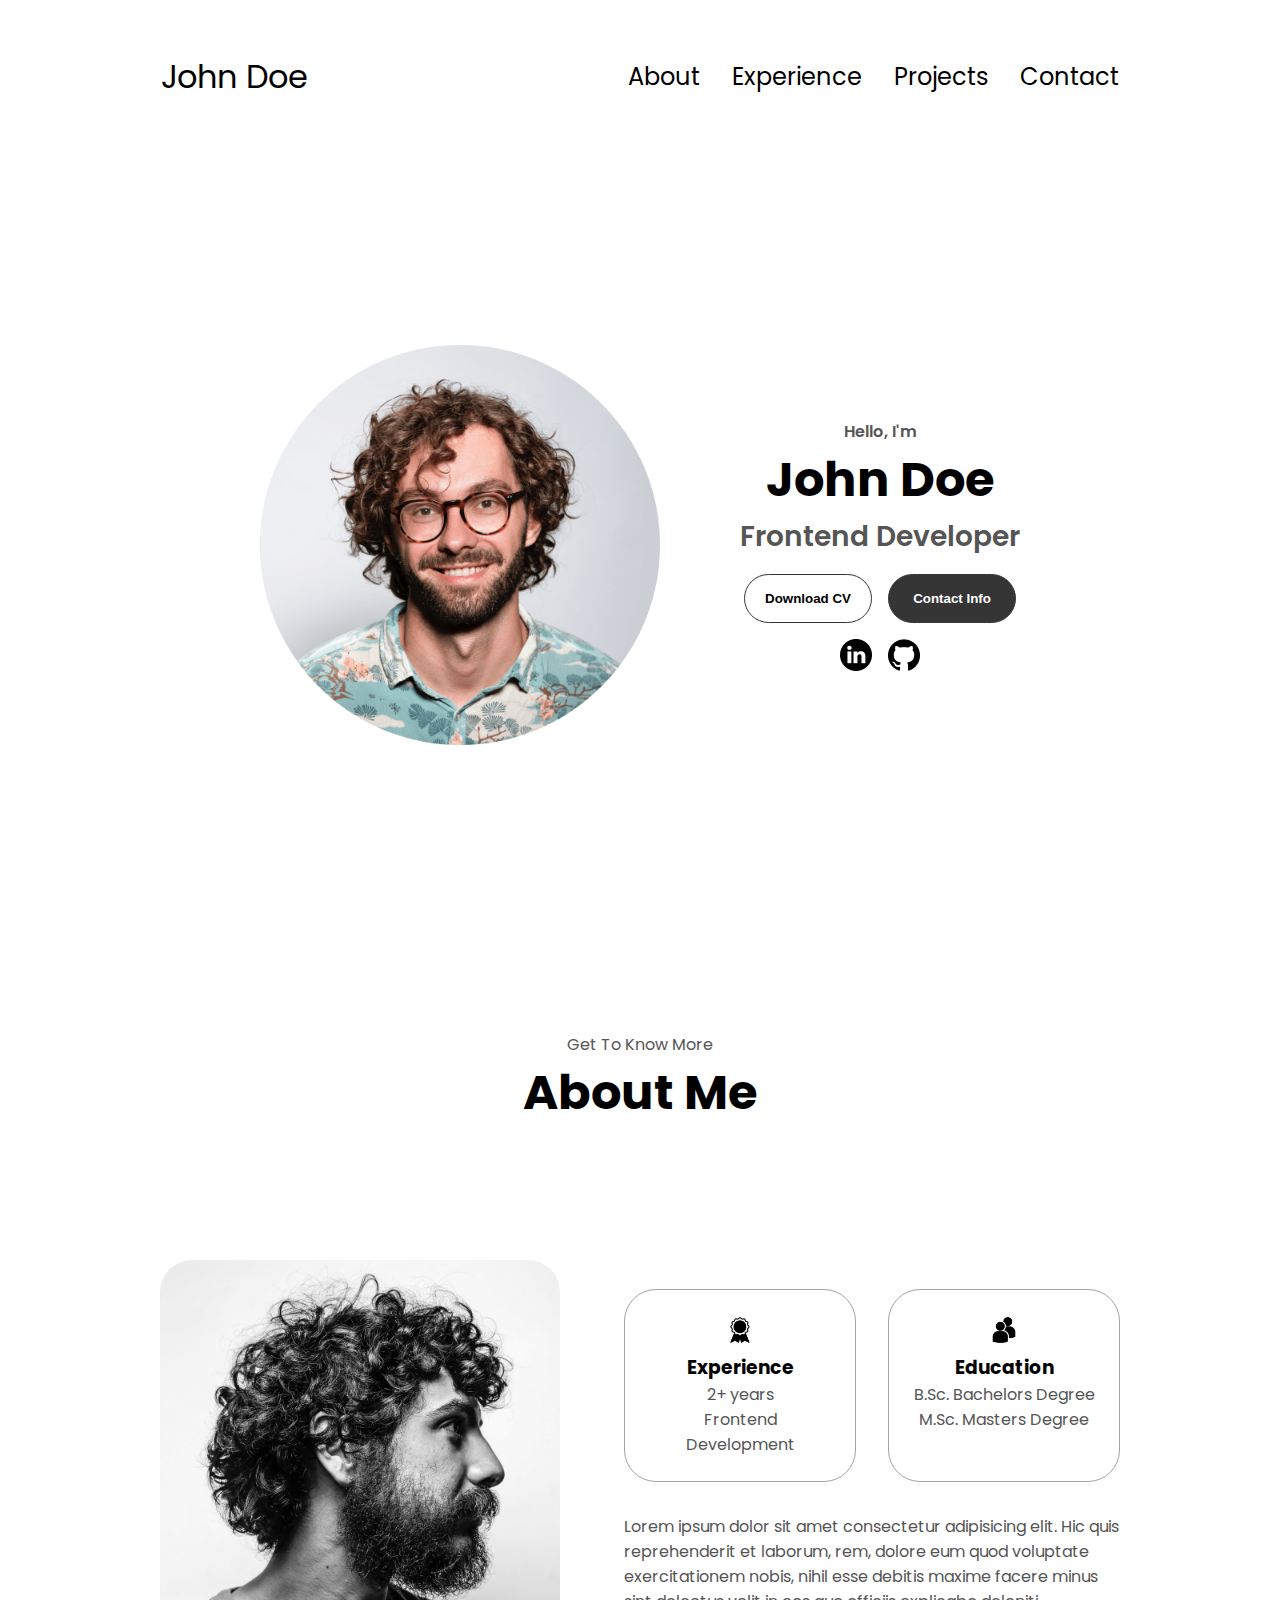
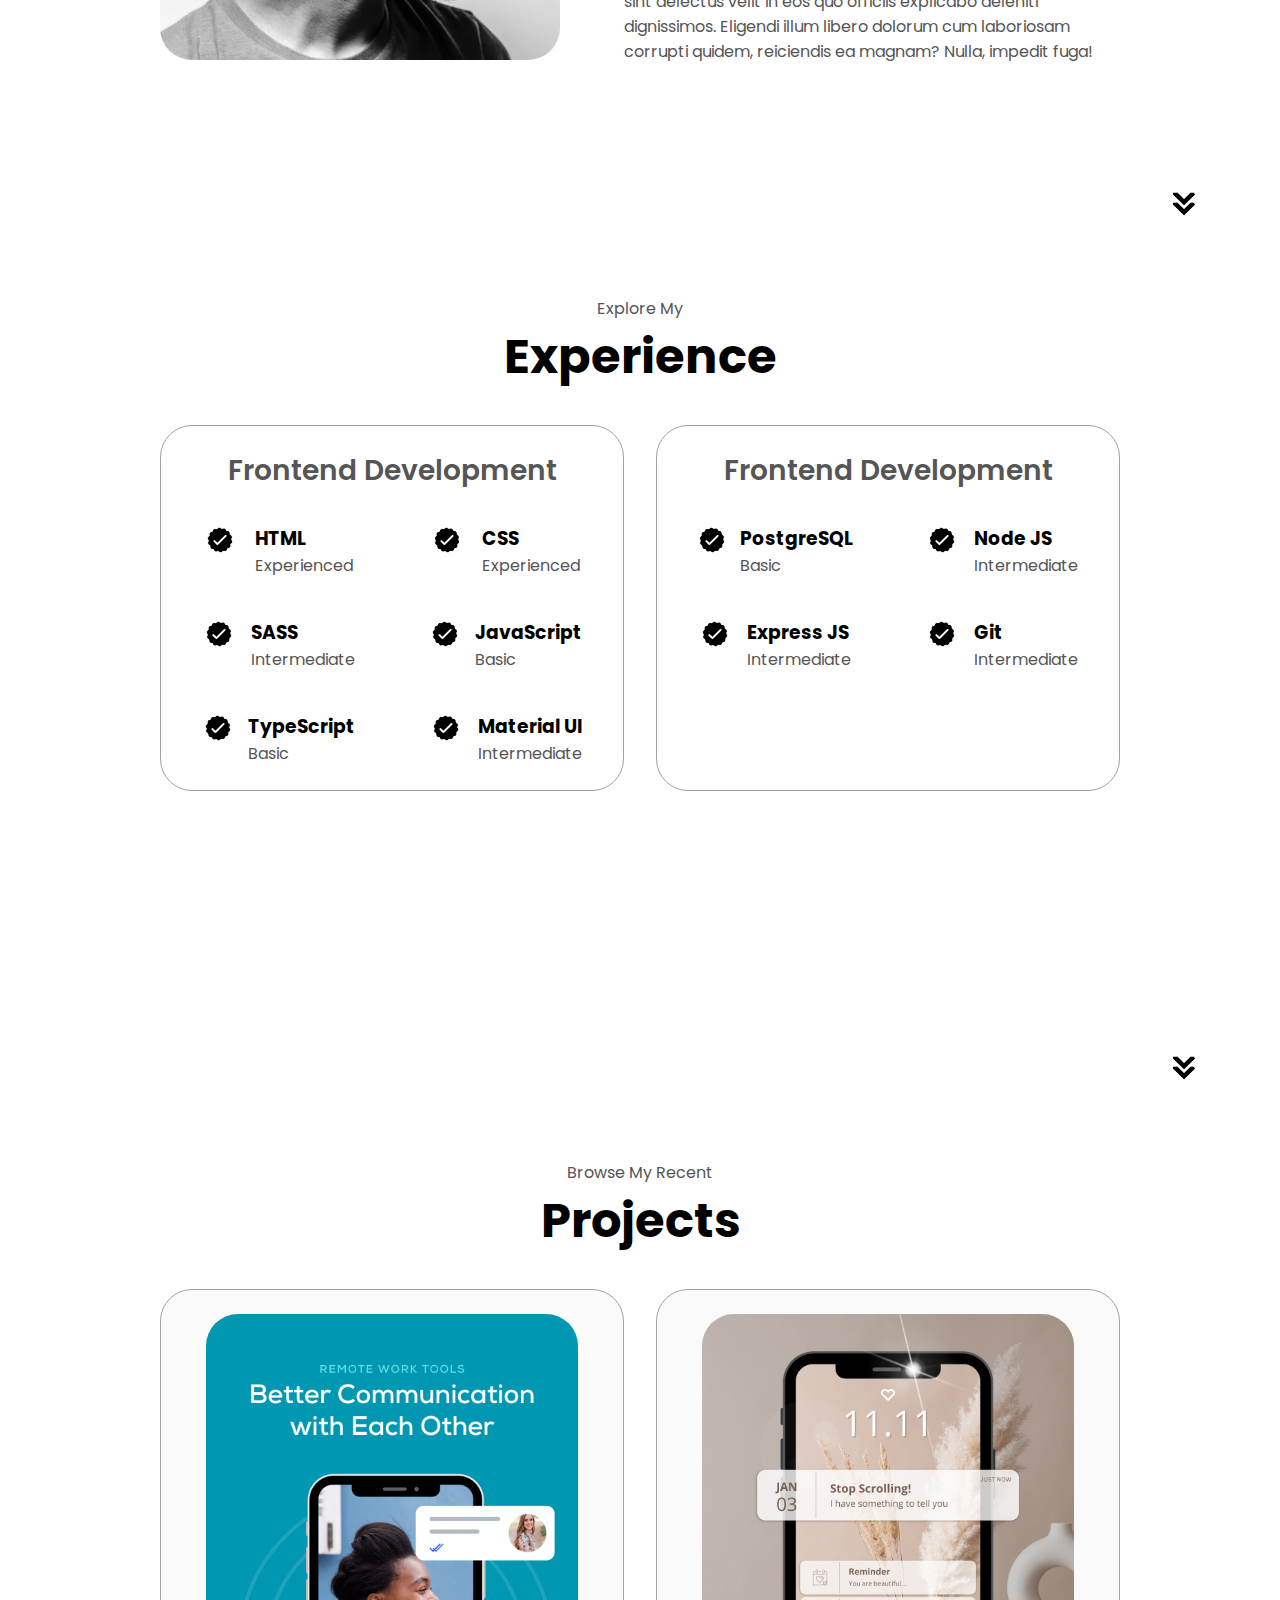
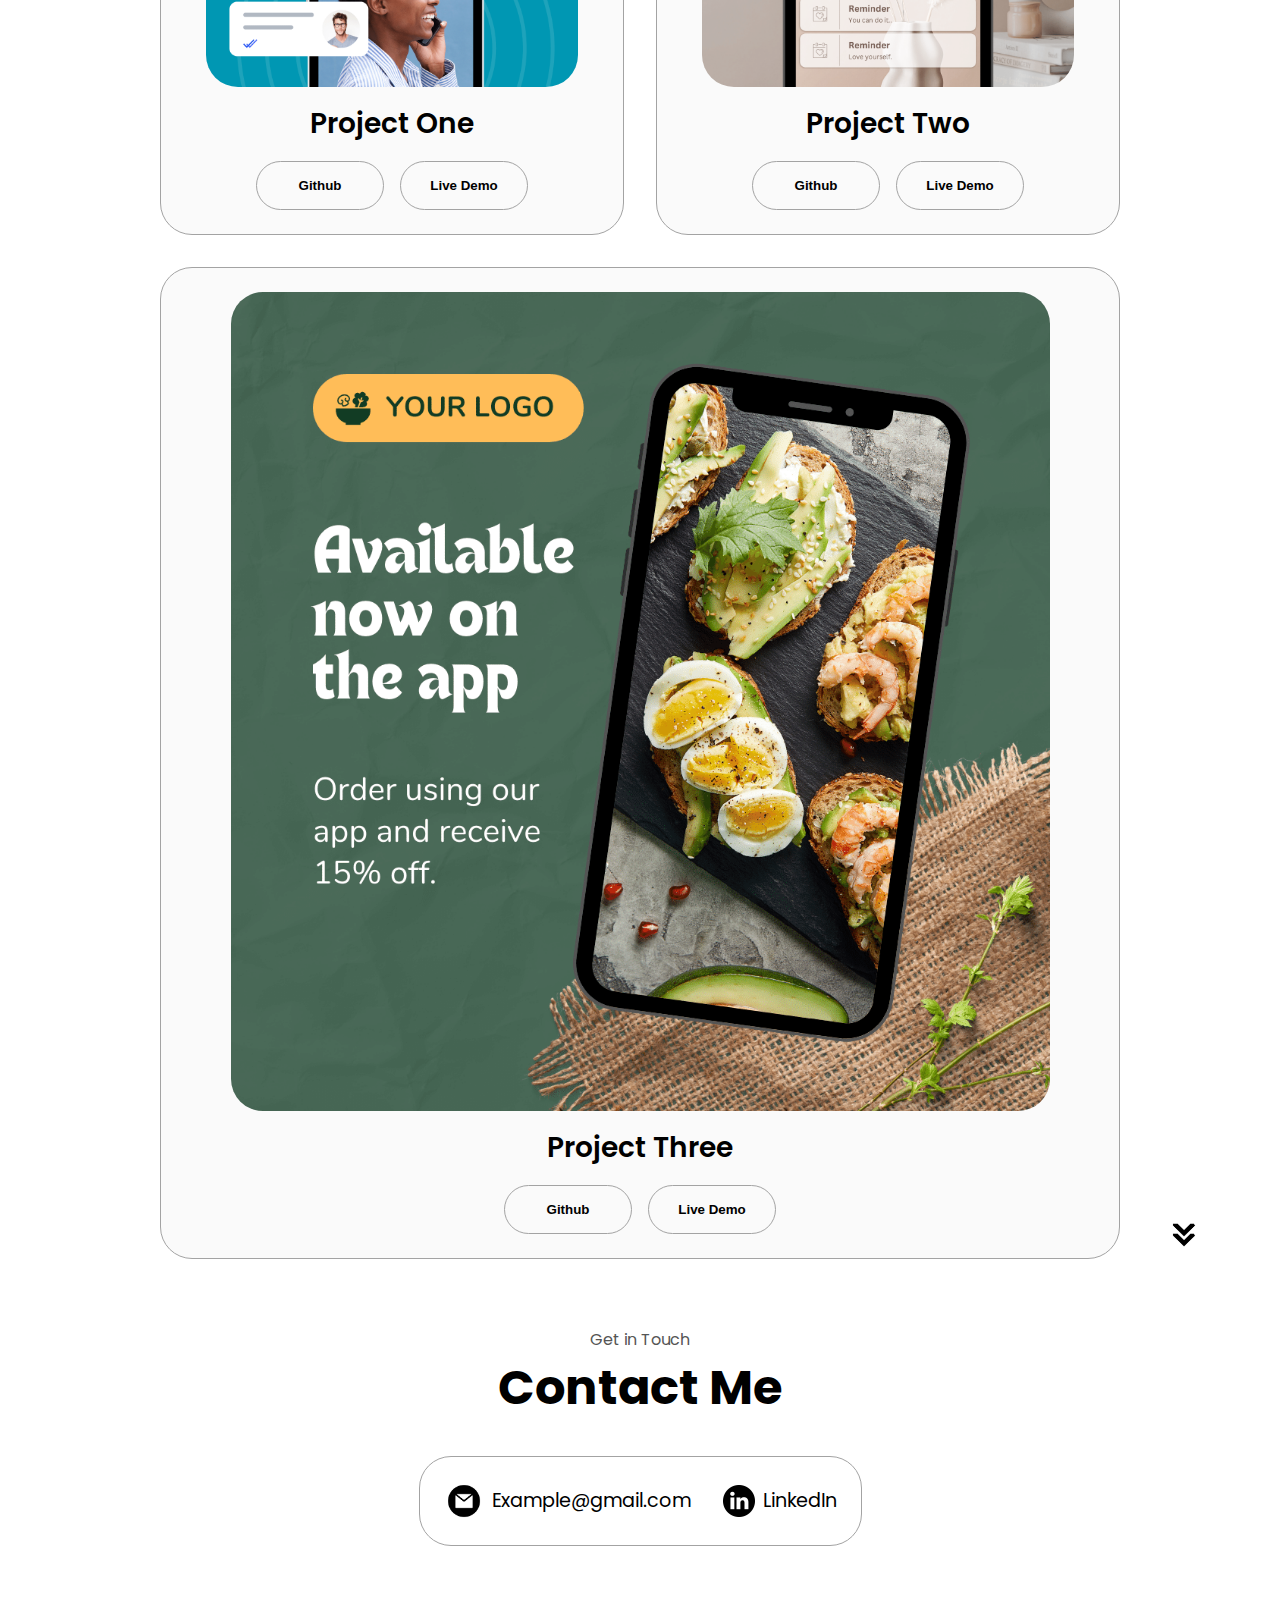
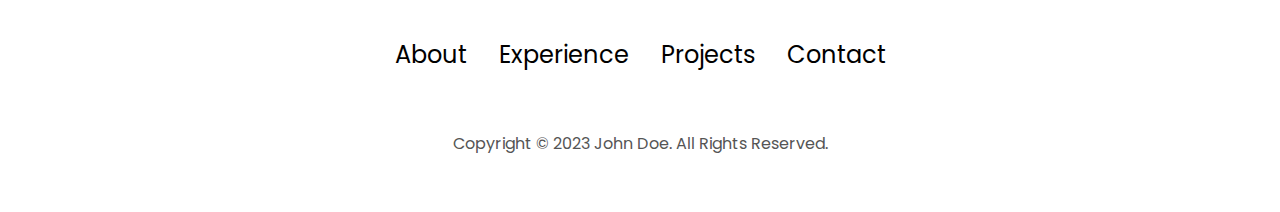
==== index.html @ 2b22bfd9 "Portfolio" ====
<!DOCTYPE html>
<html lang="en">
  <head>
    <meta charset="UTF-8" />
    <meta http-equiv="X-UA-Compatible" content="IE=edge" />
    <meta name="viewport" content="width=device-width, initial-scale=1.0" />
    <title>My Portfolio</title>
    <link rel="stylesheet" href="style.css" />
    <link rel="stylesheet" href="mediaqueries.css" />
  </head>
  <body>
    <nav id="desktop-nav">
      <div class="logo">John Doe</div>
      <div>
        <ul class="nav-links">
          <li><a href="#about">About</a></li>
          <li><a href="#experience">Experience</a></li>
          <li><a href="#projects">Projects</a></li>
          <li><a href="#contact">Contact</a></li>
        </ul>
      </div>
    </nav>
    <nav id="hamburger-nav">
      <div class="logo">John Doe</div>
      <div class="hamburger-menu">
        <div class="hamburger-icon" onclick="toggleMenu()">
          <span></span>
          <span></span>
          <span></span>
        </div>
        <div class="menu-links">
          <li><a href="#about" onclick="toggleMenu()">About</a></li>
          <li><a href="#experience" onclick="toggleMenu()">Experience</a></li>
          <li><a href="#projects" onclick="toggleMenu()">Projects</a></li>
          <li><a href="#contact" onclick="toggleMenu()">Contact</a></li>
        </div>
      </div>
    </nav>
    <section id="profile">
      <div class="section__pic-container">
        <img src="./assets/profile-pic.png" alt="John Doe profile picture" />
      </div>
      <div class="section__text">
        <p class="section__text__p1">Hello, I'm</p>
        <h1 class="title">John Doe</h1>
        <p class="section__text__p2">Frontend Developer</p>
        <div class="btn-container">
          <button
            class="btn btn-color-2"
            onclick="window.open('./assets/resume-example.pdf')"
          >
            Download CV
          </button>
          <button class="btn btn-color-1" onclick="location.href='./#contact'">
            Contact Info
          </button>
        </div>
        <div id="socials-container">
          <img
            src="./assets/linkedin.png"
            alt="My LinkedIn profile"
            class="icon"
            onclick="location.href='https://linkedin.com/'"
          />
          <img
            src="./assets/github.png"
            alt="My Github profile"
            class="icon"
            onclick="location.href='https://github.com/'"
          />
        </div>
      </div>
    </section>
    <section id="about">
      <p class="section__text__p1">Get To Know More</p>
      <h1 class="title">About Me</h1>
      <div class="section-container">
        <div class="section__pic-container">
          <img
            src="./assets/about-pic.png"
            alt="Profile picture"
            class="about-pic"
          />
        </div>
        <div class="about-details-container">
          <div class="about-containers">
            <div class="details-container">
              <img
                src="./assets/experience.png"
                alt="Experience icon"
                class="icon"
              />
              <h3>Experience</h3>
              <p>2+ years <br />Frontend Development</p>
            </div>
            <div class="details-container">
              <img
                src="./assets/education.png"
                alt="Education icon"
                class="icon"
              />
              <h3>Education</h3>
              <p>B.Sc. Bachelors Degree<br />M.Sc. Masters Degree</p>
            </div>
          </div>
          <div class="text-container">
            <p>
              Lorem ipsum dolor sit amet consectetur adipisicing elit. Hic quis
              reprehenderit et laborum, rem, dolore eum quod voluptate
              exercitationem nobis, nihil esse debitis maxime facere minus sint
              delectus velit in eos quo officiis explicabo deleniti dignissimos.
              Eligendi illum libero dolorum cum laboriosam corrupti quidem,
              reiciendis ea magnam? Nulla, impedit fuga!
            </p>
          </div>
        </div>
      </div>
      <img
        src="./assets/arrow.png"
        alt="Arrow icon"
        class="icon arrow"
        onclick="location.href='./#experience'"
      />
    </section>
    <section id="experience">
      <p class="section__text__p1">Explore My</p>
      <h1 class="title">Experience</h1>
      <div class="experience-details-container">
        <div class="about-containers">
          <div class="details-container">
            <h2 class="experience-sub-title">Frontend Development</h2>
            <div class="article-container">
              <article>
                <img
                  src="./assets/checkmark.png"
                  alt="Experience icon"
                  class="icon"
                />
                <div>
                  <h3>HTML</h3>
                  <p>Experienced</p>
                </div>
              </article>
              <article>
                <img
                  src="./assets/checkmark.png"
                  alt="Experience icon"
                  class="icon"
                />
                <div>
                  <h3>CSS</h3>
                  <p>Experienced</p>
                </div>
              </article>
              <article>
                <img
                  src="./assets/checkmark.png"
                  alt="Experience icon"
                  class="icon"
                />
                <div>
                  <h3>SASS</h3>
                  <p>Intermediate</p>
                </div>
              </article>
              <article>
                <img
                  src="./assets/checkmark.png"
                  alt="Experience icon"
                  class="icon"
                />
                <div>
                  <h3>JavaScript</h3>
                  <p>Basic</p>
                </div>
              </article>
              <article>
                <img
                  src="./assets/checkmark.png"
                  alt="Experience icon"
                  class="icon"
                />
                <div>
                  <h3>TypeScript</h3>
                  <p>Basic</p>
                </div>
              </article>
              <article>
                <img
                  src="./assets/checkmark.png"
                  alt="Experience icon"
                  class="icon"
                />
                <div>
                  <h3>Material UI</h3>
                  <p>Intermediate</p>
                </div>
              </article>
            </div>
          </div>
          <div class="details-container">
            <h2 class="experience-sub-title">Frontend Development</h2>
            <div class="article-container">
              <article>
                <img
                  src="./assets/checkmark.png"
                  alt="Experience icon"
                  class="icon"
                />
                <div>
                  <h3>PostgreSQL</h3>
                  <p>Basic</p>
                </div>
              </article>
              <article>
                <img
                  src="./assets/checkmark.png"
                  alt="Experience icon"
                  class="icon"
                />
                <div>
                  <h3>Node JS</h3>
                  <p>Intermediate</p>
                </div>
              </article>
              <article>
                <img
                  src="./assets/checkmark.png"
                  alt="Experience icon"
                  class="icon"
                />
                <div>
                  <h3>Express JS</h3>
                  <p>Intermediate</p>
                </div>
              </article>
              <article>
                <img
                  src="./assets/checkmark.png"
                  alt="Experience icon"
                  class="icon"
                />
                <div>
                  <h3>Git</h3>
                  <p>Intermediate</p>
                </div>
              </article>
            </div>
          </div>
        </div>
      </div>
      <img
        src="./assets/arrow.png"
        alt="Arrow icon"
        class="icon arrow"
        onclick="location.href='./#projects'"
      />
    </section>
    <section id="projects">
      <p class="section__text__p1">Browse My Recent</p>
      <h1 class="title">Projects</h1>
      <div class="experience-details-container">
        <div class="about-containers">
          <div class="details-container color-container">
            <div class="article-container">
              <img
                src="./assets/project-1.png"
                alt="Project 1"
                class="project-img"
              />
            </div>
            <h2 class="experience-sub-title project-title">Project One</h2>
            <div class="btn-container">
              <button
                class="btn btn-color-2 project-btn"
                onclick="location.href='https://github.com/'"
              >
                Github
              </button>
              <button
                class="btn btn-color-2 project-btn"
                onclick="location.href='https://github.com/'"
              >
                Live Demo
              </button>
            </div>
          </div>
          <div class="details-container color-container">
            <div class="article-container">
              <img
                src="./assets/project-2.png"
                alt="Project 2"
                class="project-img"
              />
            </div>
            <h2 class="experience-sub-title project-title">Project Two</h2>
            <div class="btn-container">
              <button
                class="btn btn-color-2 project-btn"
                onclick="location.href='https://github.com/'"
              >
                Github
              </button>
              <button
                class="btn btn-color-2 project-btn"
                onclick="location.href='https://github.com/'"
              >
                Live Demo
              </button>
            </div>
          </div>
          <div class="details-container color-container">
            <div class="article-container">
              <img
                src="./assets/project-3.png"
                alt="Project 3"
                class="project-img"
              />
            </div>
            <h2 class="experience-sub-title project-title">Project Three</h2>
            <div class="btn-container">
              <button
                class="btn btn-color-2 project-btn"
                onclick="location.href='https://github.com/'"
              >
                Github
              </button>
              <button
                class="btn btn-color-2 project-btn"
                onclick="location.href='https://github.com/'"
              >
                Live Demo
              </button>
            </div>
          </div>
        </div>
      </div>
      <img
        src="./assets/arrow.png"
        alt="Arrow icon"
        class="icon arrow"
        onclick="location.href='./#contact'"
      />
    </section>
    <section id="contact">
      <p class="section__text__p1">Get in Touch</p>
      <h1 class="title">Contact Me</h1>
      <div class="contact-info-upper-container">
        <div class="contact-info-container">
          <img
            src="./assets/email.png"
            alt="Email icon"
            class="icon contact-icon email-icon"
          />
          <p><a href="mailto:examplemail@gmail.com">Example@gmail.com</a></p>
        </div>
        <div class="contact-info-container">
          <img
            src="./assets/linkedin.png"
            alt="LinkedIn icon"
            class="icon contact-icon"
          />
          <p><a href="https://www.linkedin.com">LinkedIn</a></p>
        </div>
      </div>
    </section>
    <footer>
      <nav>
        <div class="nav-links-container">
          <ul class="nav-links">
            <li><a href="#about">About</a></li>
            <li><a href="#experience">Experience</a></li>
            <li><a href="#projects">Projects</a></li>
            <li><a href="#contact">Contact</a></li>
          </ul>
        </div>
      </nav>
      <p>Copyright &#169; 2023 John Doe. All Rights Reserved.</p>
    </footer>
    <script src="script.js"></script>
  </body>
</html>
---- style.css ----
/* GENERAL */

@import url("https://fonts.googleapis.com/css2?family=Poppins:wght@300;400;500;600&display=swap");

* {
  margin: 0;
  padding: 0;
}

body {
  font-family: "Poppins", sans-serif;
}

html {
  scroll-behavior: smooth;
}

p {
  color: rgb(85, 85, 85);
}

/* TRANSITION */

a,
.btn {
  transition: all 300ms ease;
}

/* DESKTOP NAV */

nav,
.nav-links {
  display: flex;
}

nav {
  justify-content: space-around;
  align-items: center;
  height: 17vh;
}

.nav-links {
  gap: 2rem;
  list-style: none;
  font-size: 1.5rem;
}

a {
  color: black;
  text-decoration: none;
  text-decoration-color: white;
}

a:hover {
  color: grey;
  text-decoration: underline;
  text-underline-offset: 1rem;
  text-decoration-color: rgb(181, 181, 181);
}

.logo {
  font-size: 2rem;
}

.logo:hover {
  cursor: default;
}

/* HAMBURGER MENU */

#hamburger-nav {
  display: none;
}

.hamburger-menu {
  position: relative;
  display: inline-block;
}

.hamburger-icon {
  display: flex;
  flex-direction: column;
  justify-content: space-between;
  height: 24px;
  width: 30px;
  cursor: pointer;
}

.hamburger-icon span {
  width: 100%;
  height: 2px;
  background-color: black;
  transition: all 0.3 ease-in-out;
}

.menu-links {
  position: absolute;
  top: 100%;
  right: 0;
  background-color: white;
  width: fit-content;
  max-height: 0;
  overflow: hidden;
  transition: all 0.3 ease-in-out;
}

.menu-links a {
  display: block;
  padding: 10px;
  text-align: center;
  font-size: 1.5rem;
  color: black;
  text-decoration: none;
  transition: all 0.3 ease-in-out;
}

.menu-links li {
  list-style: none;
}

.menu-links.open {
  max-height: 300px;
}

.hamburger-icon.open span:first-child {
  transform: rotate(45deg) translate(10px, 5px);
}

.hamburger-icon.open span:nth-child(2) {
  opacity: 0;
}

.hamburger-icon.open span:last-child {
  transform: rotate(-45deg) translate(10px, -5px);
}

.hamburger-icon span:first-child {
  transform: none;
}

.hamburger-icon span:first-child {
  opacity: 1;
}

.hamburger-icon span:first-child {
  transform: none;
}

/* SECTIONS */

section {
  padding-top: 4vh;
  height: 96vh;
  margin: 0 10rem;
  box-sizing: border-box;
  min-height: fit-content;
}

.section-container {
  display: flex;
}

/* PROFILE SECTION */

#profile {
  display: flex;
  justify-content: center;
  gap: 5rem;
  height: 80vh;
}

.section__pic-container {
  display: flex;
  height: 400px;
  width: 400px;
  margin: auto 0;
}

.section__text {
  align-self: center;
  text-align: center;
}

.section__text p {
  font-weight: 600;
}

.section__text__p1 {
  text-align: center;
}

.section__text__p2 {
  font-size: 1.75rem;
  margin-bottom: 1rem;
}

.title {
  font-size: 3rem;
  text-align: center;
}

#socials-container {
  display: flex;
  justify-content: center;
  margin-top: 1rem;
  gap: 1rem;
}

/* ICONS */

.icon {
  cursor: pointer;
  height: 2rem;
}

/* BUTTONS */

.btn-container {
  display: flex;
  justify-content: center;
  gap: 1rem;
}

.btn {
  font-weight: 600;
  transition: all 300ms ease;
  padding: 1rem;
  width: 8rem;
  border-radius: 2rem;
}

.btn-color-1,
.btn-color-2 {
  border: rgb(53, 53, 53) 0.1rem solid;
}

.btn-color-1:hover,
.btn-color-2:hover {
  cursor: pointer;
}

.btn-color-1,
.btn-color-2:hover {
  background: rgb(53, 53, 53);
  color: white;
}

.btn-color-1:hover {
  background: rgb(0, 0, 0);
}

.btn-color-2 {
  background: none;
}

.btn-color-2:hover {
  border: rgb(255, 255, 255) 0.1rem solid;
}

.btn-container {
  gap: 1rem;
}

/* ABOUT SECTION */

#about {
  position: relative;
}

.about-containers {
  gap: 2rem;
  margin-bottom: 2rem;
  margin-top: 2rem;
}

.about-details-container {
  justify-content: center;
  flex-direction: column;
}

.about-containers,
.about-details-container {
  display: flex;
}

.about-pic {
  border-radius: 2rem;
}

.arrow {
  position: absolute;
  right: -5rem;
  bottom: 2.5rem;
}

.details-container {
  padding: 1.5rem;
  flex: 1;
  background: white;
  border-radius: 2rem;
  border: rgb(53, 53, 53) 0.1rem solid;
  border-color: rgb(163, 163, 163);
  text-align: center;
}

.section-container {
  gap: 4rem;
  height: 80%;
}

.section__pic-container {
  height: 400px;
  width: 400px;
  margin: auto 0;
}

/* EXPERIENCE SECTION */

#experience {
  position: relative;
}

.experience-sub-title {
  color: rgb(85, 85, 85);
  font-weight: 600;
  font-size: 1.75rem;
  margin-bottom: 2rem;
}

.experience-details-container {
  display: flex;
  justify-content: center;
  flex-direction: column;
}

.article-container {
  display: flex;
  text-align: initial;
  flex-wrap: wrap;
  flex-direction: row;
  gap: 2.5rem;
  justify-content: space-around;
}

article {
  display: flex;
  width: 10rem;
  justify-content: space-around;
  gap: 0.5rem;
}

article .icon {
  cursor: default;
}

/* PROJECTS SECTION */

#projects {
  position: relative;
}

.color-container {
  border-color: rgb(163, 163, 163);
  background: rgb(250, 250, 250);
}

.project-img {
  border-radius: 2rem;
  width: 90%;
  height: 90%;
}

.project-title {
  margin: 1rem;
  color: black;
}

.project-btn {
  color: black;
  border-color: rgb(163, 163, 163);
}

/* CONTACT */

#contact {
  display: flex;
  justify-content: center;
  flex-direction: column;
  height: 70vh;
}

.contact-info-upper-container {
  display: flex;
  justify-content: center;
  border-radius: 2rem;
  border: rgb(53, 53, 53) 0.1rem solid;
  border-color: rgb(163, 163, 163);
  background: (250, 250, 250);
  margin: 2rem auto;
  padding: 0.5rem;
}

.contact-info-container {
  display: flex;
  align-items: center;
  justify-content: center;
  gap: 0.5rem;
  margin: 1rem;
}

.contact-info-container p {
  font-size: larger;
}

.contact-icon {
  cursor: default;
}

.email-icon {
  height: 2.5rem;
}

/* FOOTER SECTION */

footer {
  height: 26vh;
  margin: 0 1rem;
}

footer p {
  text-align: center;
}
---- mediaqueries.css ----
@media screen and (max-width: 1400px) {
  #profile {
    height: 83vh;
    margin-bottom: 6rem;
  }
  .about-containers {
    flex-wrap: wrap;
  }
  #contact,
  #projects {
    height: fit-content;
  }
}

@media screen and (max-width: 1200px) {
  #desktop-nav {
    display: none;
  }
  #hamburger-nav {
    display: flex;
  }
  #experience,
  .experience-details-container {
    margin-top: 2rem;
  }
  #profile,
  .section-container {
    display: block;
  }
  .arrow {
    display: none;
  }
  section,
  .section-container {
    height: fit-content;
  }
  section {
    margin: 0 5%;
  }
  .section__pic-container {
    width: 275px;
    height: 275px;
    margin: 0 auto 2rem;
  }
  .about-containers {
    margin-top: 0;
  }
}

@media screen and (max-width: 600px) {
  #contact,
  footer {
    height: 40vh;
  }
  #profile {
    height: 83vh;
    margin-bottom: 0;
  }
  article {
    font-size: 1rem;
  }
  footer nav {
    height: fit-content;
    margin-bottom: 2rem;
  }
  .about-containers,
  .contact-info-upper-container,
  .btn-container {
    flex-wrap: wrap;
  }
  .contact-info-container {
    margin: 0;
  }
  .contact-info-container p,
  .nav-links li a {
    font-size: 1rem;
  }
  .experience-sub-title {
    font-size: 1.25rem;
  }
  .logo {
    font-size: 1.5rem;
  }
  .nav-links {
    flex-direction: column;
    gap: 0.5rem;
    text-align: center;
  }
  .section__pic-container {
    width: auto;
    height: 46vw;
    justify-content: center;
  }
  .section__text__p2 {
    font-size: 1.25rem;
  }
  .title {
    font-size: 2rem;
  }
  .text-container {
    text-align: justify;
  }
}
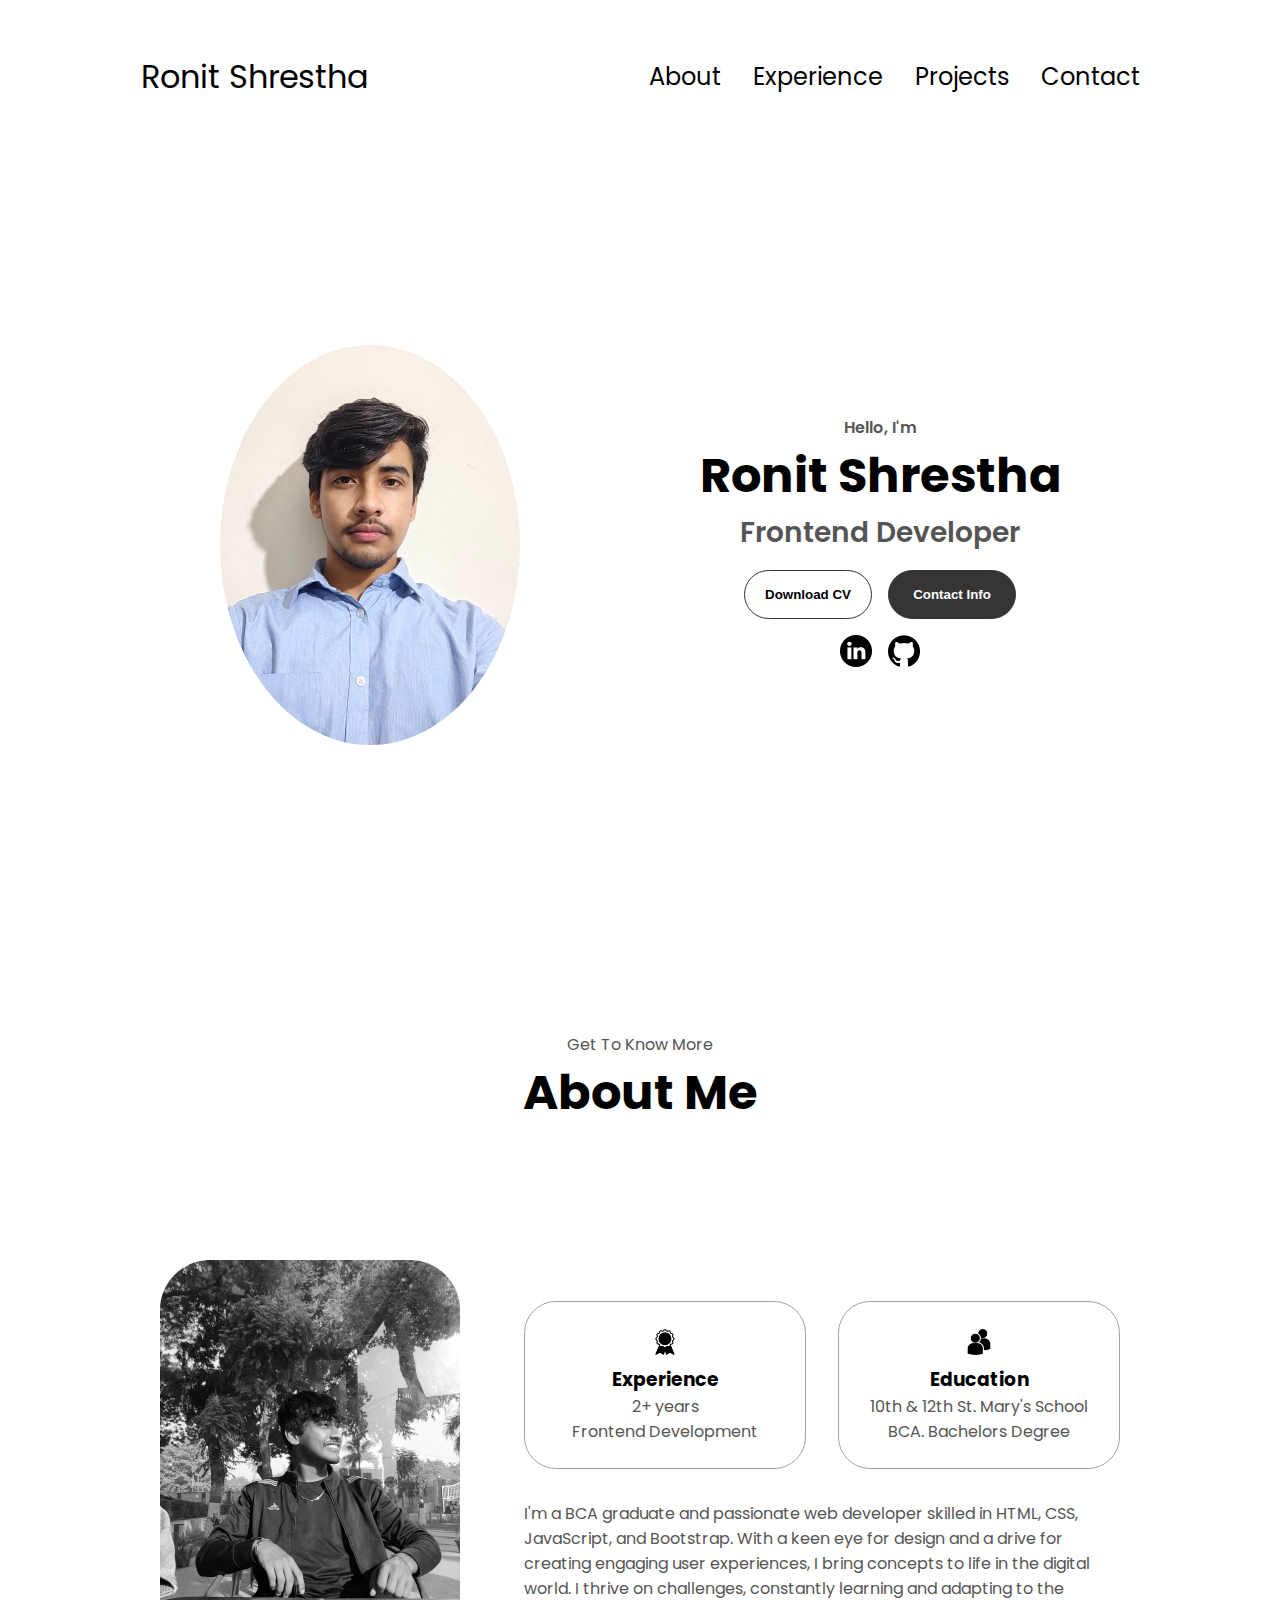
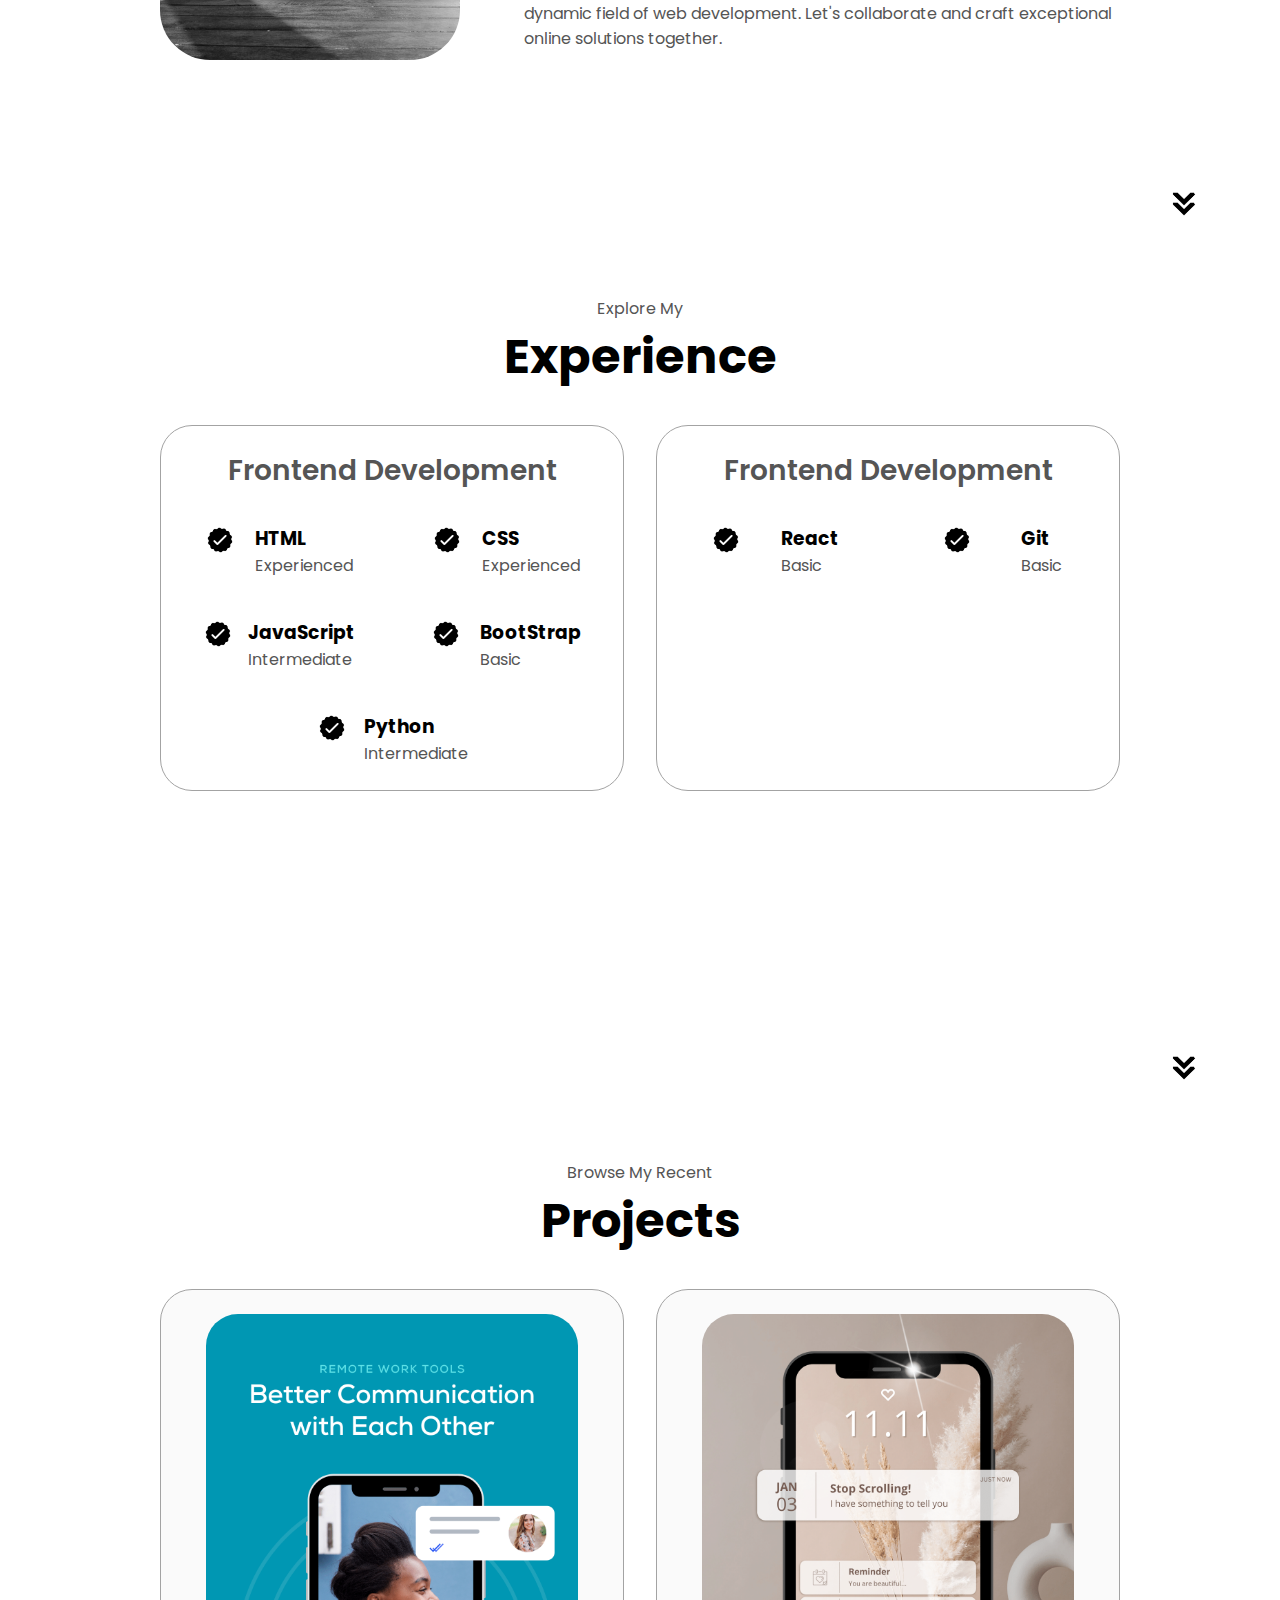
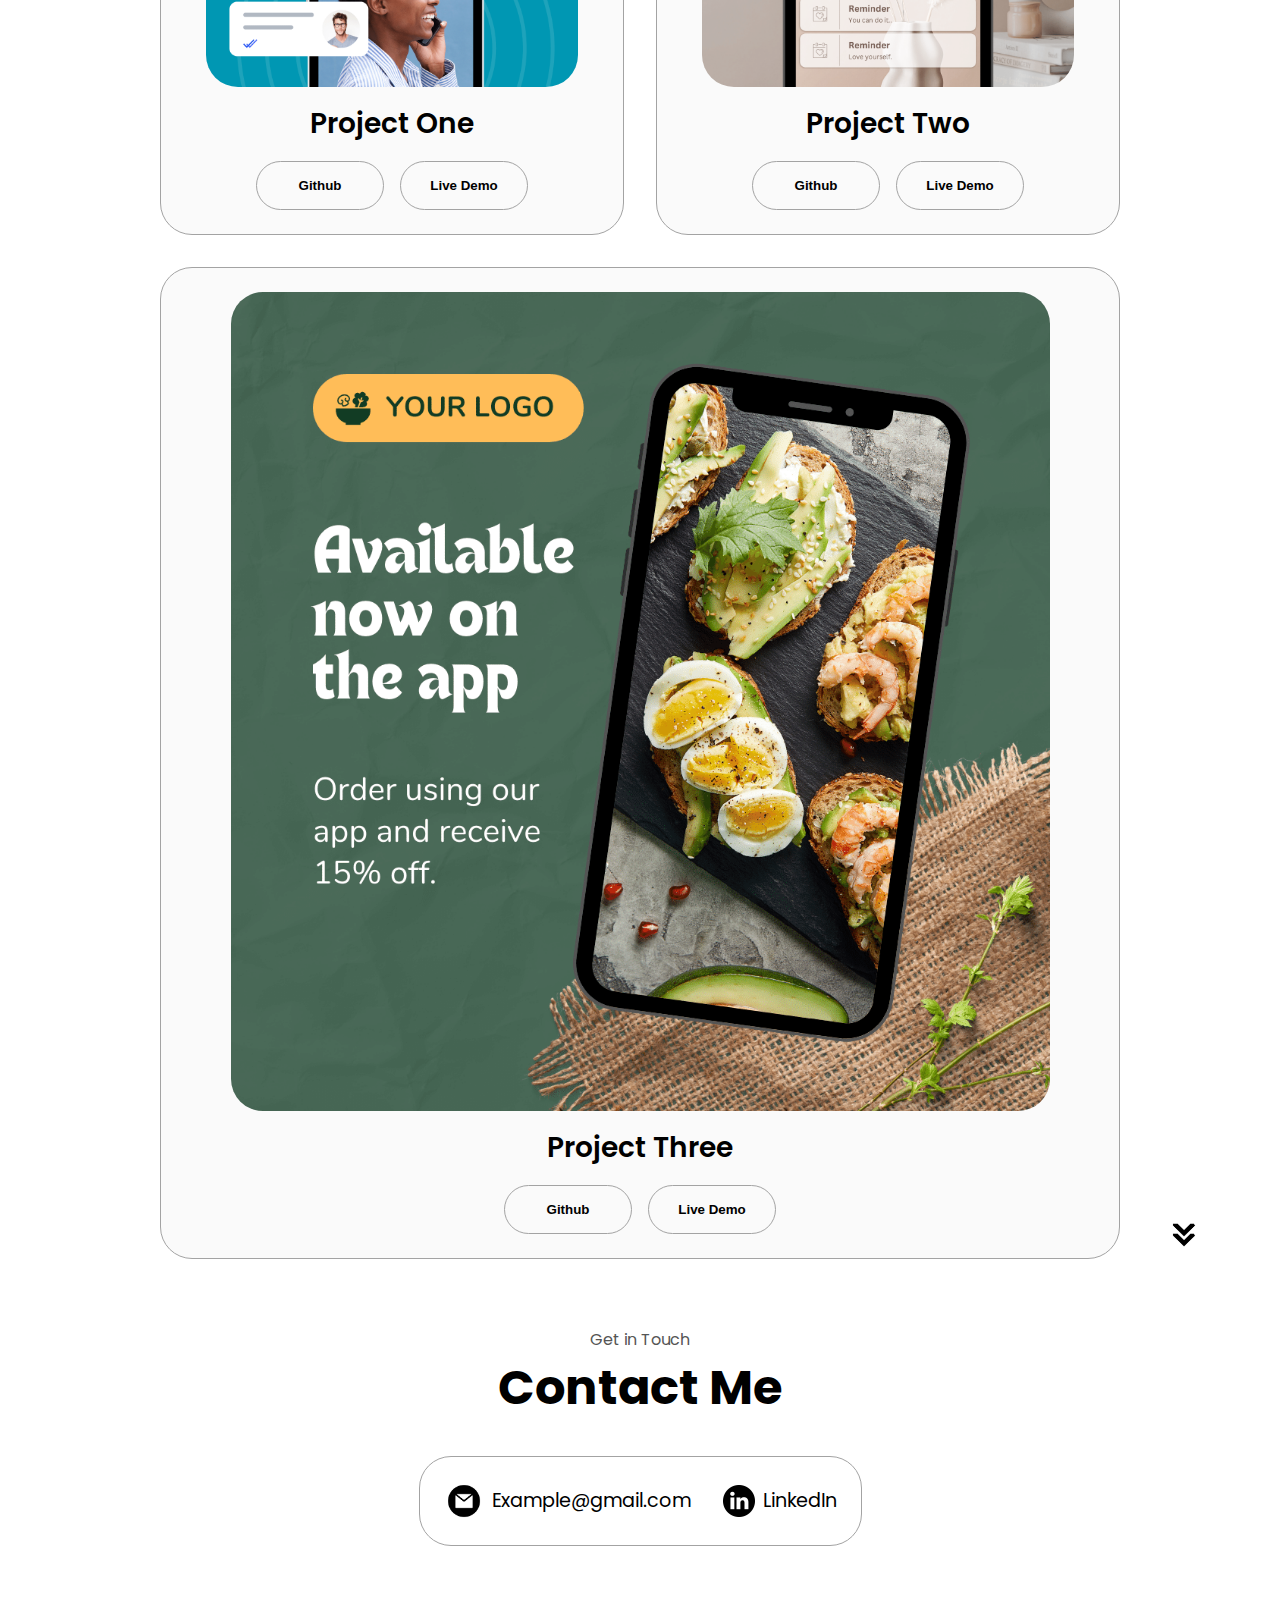
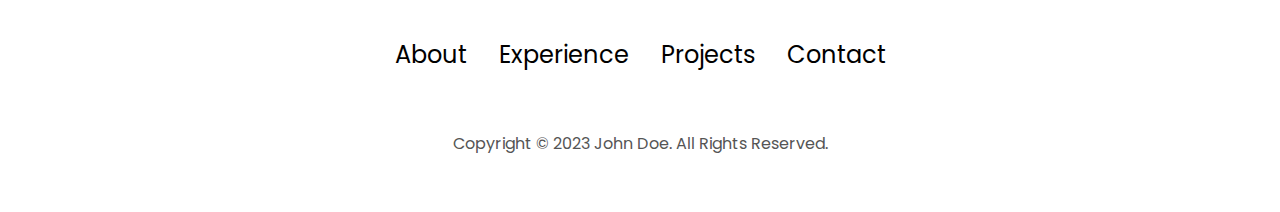
==== commit 2162b2ae: "updated" ====
--- a/index.html
+++ b/index.html
@@ -10,7 +10,7 @@
   </head>
   <body>
     <nav id="desktop-nav">
-      <div class="logo">John Doe</div>
+      <div class="logo">Ronit Shrestha</div>
       <div>
         <ul class="nav-links">
           <li><a href="#about">About</a></li>
@@ -21,7 +21,7 @@
       </div>
     </nav>
     <nav id="hamburger-nav">
-      <div class="logo">John Doe</div>
+      <div class="logo">Ronit Shrestha</div>
       <div class="hamburger-menu">
         <div class="hamburger-icon" onclick="toggleMenu()">
           <span></span>
@@ -38,16 +38,16 @@
     </nav>
     <section id="profile">
       <div class="section__pic-container">
-        <img src="./assets/profile-pic.png" alt="John Doe profile picture" />
+        <img class="ronit" src="./assets/profile pic.jpg" alt="John Doe profile picture" />
       </div>
       <div class="section__text">
         <p class="section__text__p1">Hello, I'm</p>
-        <h1 class="title">John Doe</h1>
+        <h1 class="title">Ronit Shrestha</h1>
         <p class="section__text__p2">Frontend Developer</p>
         <div class="btn-container">
           <button
             class="btn btn-color-2"
-            onclick="window.open('./assets/resume-example.pdf')"
+            onclick="window.open('./assets/RONIT.pdf')"
           >
             Download CV
           </button>
@@ -56,18 +56,20 @@
           </button>
         </div>
         <div id="socials-container">
-          <img
-            src="./assets/linkedin.png"
-            alt="My LinkedIn profile"
-            class="icon"
-            onclick="location.href='https://linkedin.com/'"
-          />
-          <img
-            src="./assets/github.png"
-            alt="My Github profile"
-            class="icon"
-            onclick="location.href='https://github.com/'"
-          />
+          <a href="https://www.linkedin.com/in/ronit-shrestha-395873189/" target="_blank">
+            <img
+              src="./assets/linkedin.png"
+              alt="My LinkedIn profile"
+              class="icon"
+            />
+          </a>
+          <a href="https://github.com/Ronit2720" target="_blank">
+            <img
+              src="./assets/github.png"
+              alt="My Github profile"
+              class="icon"
+            />
+          </a>
         </div>
       </div>
     </section>
@@ -76,8 +78,8 @@
       <h1 class="title">About Me</h1>
       <div class="section-container">
         <div class="section__pic-container">
-          <img
-            src="./assets/about-pic.png"
+          <img class="aboutimg"
+            src="./assets/about.jpg"
             alt="Profile picture"
             class="about-pic"
           />
@@ -100,17 +102,12 @@
                 class="icon"
               />
               <h3>Education</h3>
-              <p>B.Sc. Bachelors Degree<br />M.Sc. Masters Degree</p>
+              <p>10th & 12th St. Mary's School<br /><p>BCA. Bachelors Degree<br />
             </div>
           </div>
           <div class="text-container">
             <p>
-              Lorem ipsum dolor sit amet consectetur adipisicing elit. Hic quis
-              reprehenderit et laborum, rem, dolore eum quod voluptate
-              exercitationem nobis, nihil esse debitis maxime facere minus sint
-              delectus velit in eos quo officiis explicabo deleniti dignissimos.
-              Eligendi illum libero dolorum cum laboriosam corrupti quidem,
-              reiciendis ea magnam? Nulla, impedit fuga!
+              I'm a BCA graduate and passionate web developer skilled in HTML, CSS, JavaScript, and Bootstrap. With a keen eye for design and a drive for creating engaging user experiences, I bring concepts to life in the digital world. I thrive on challenges, constantly learning and adapting to the dynamic field of web development. Let's collaborate and craft exceptional online solutions together.
             </p>
           </div>
         </div>
@@ -159,7 +156,7 @@
                   class="icon"
                 />
                 <div>
-                  <h3>SASS</h3>
+                  <h3>JavaScript</h3>
                   <p>Intermediate</p>
                 </div>
               </article>
@@ -170,7 +167,7 @@
                   class="icon"
                 />
                 <div>
-                  <h3>JavaScript</h3>
+                  <h3>BootStrap</h3>
                   <p>Basic</p>
                 </div>
               </article>
@@ -181,18 +178,7 @@
                   class="icon"
                 />
                 <div>
-                  <h3>TypeScript</h3>
-                  <p>Basic</p>
-                </div>
-              </article>
-              <article>
-                <img
-                  src="./assets/checkmark.png"
-                  alt="Experience icon"
-                  class="icon"
-                />
-                <div>
-                  <h3>Material UI</h3>
+                  <h3>Python</h3>
                   <p>Intermediate</p>
                 </div>
               </article>
@@ -208,32 +194,10 @@
                   class="icon"
                 />
                 <div>
-                  <h3>PostgreSQL</h3>
+                  <h3>React</h3>
                   <p>Basic</p>
                 </div>
-              </article>
-              <article>
-                <img
-                  src="./assets/checkmark.png"
-                  alt="Experience icon"
-                  class="icon"
-                />
-                <div>
-                  <h3>Node JS</h3>
-                  <p>Intermediate</p>
-                </div>
-              </article>
-              <article>
-                <img
-                  src="./assets/checkmark.png"
-                  alt="Experience icon"
-                  class="icon"
-                />
-                <div>
-                  <h3>Express JS</h3>
-                  <p>Intermediate</p>
-                </div>
-              </article>
+              </article>            
               <article>
                 <img
                   src="./assets/checkmark.png"
@@ -242,7 +206,7 @@
                 />
                 <div>
                   <h3>Git</h3>
-                  <p>Intermediate</p>
+                  <p>Basic</p>
                 </div>
               </article>
             </div>
--- a/style.css
+++ b/style.css
@@ -430,3 +430,13 @@
 footer p {
   text-align: center;
 }
+
+
+.ronit{
+    border-radius: 50%;
+}
+
+.aboutimg{
+  filter: grayscale(100%);
+  border-radius: 50px;
+}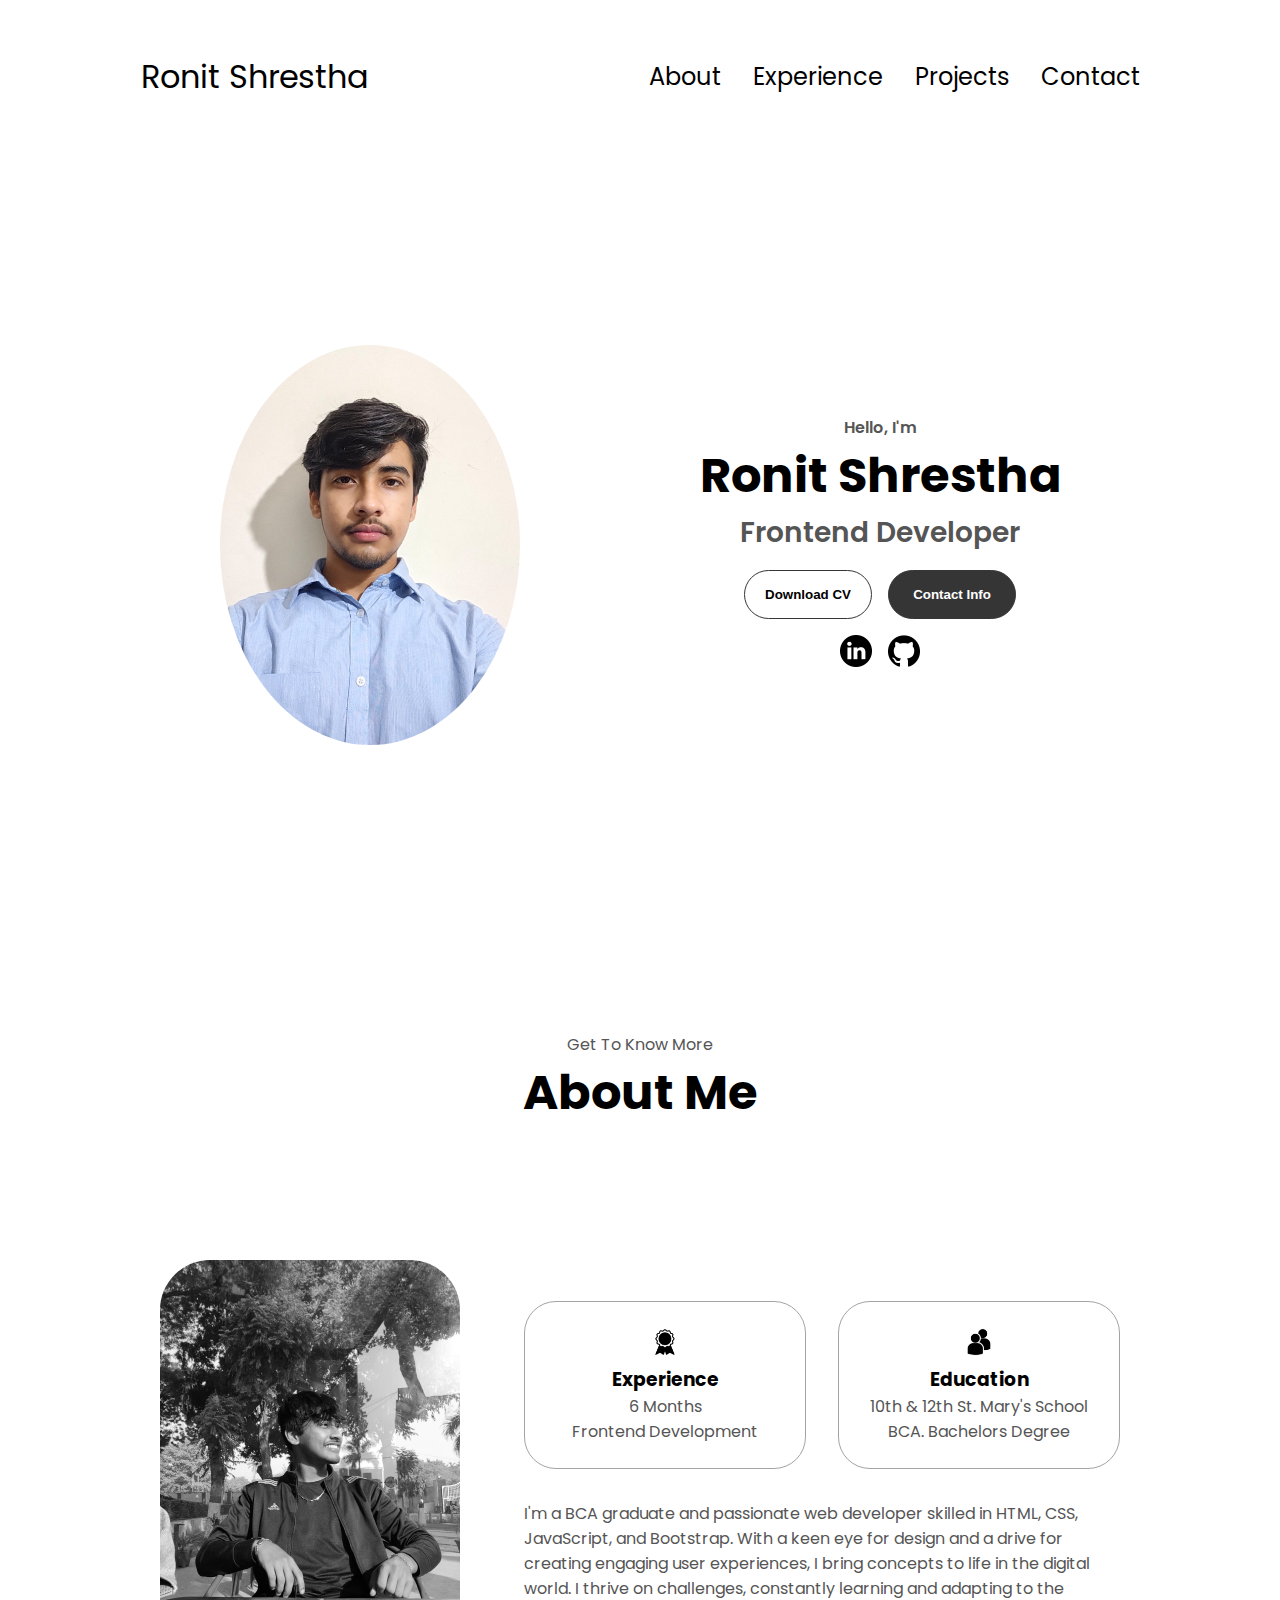
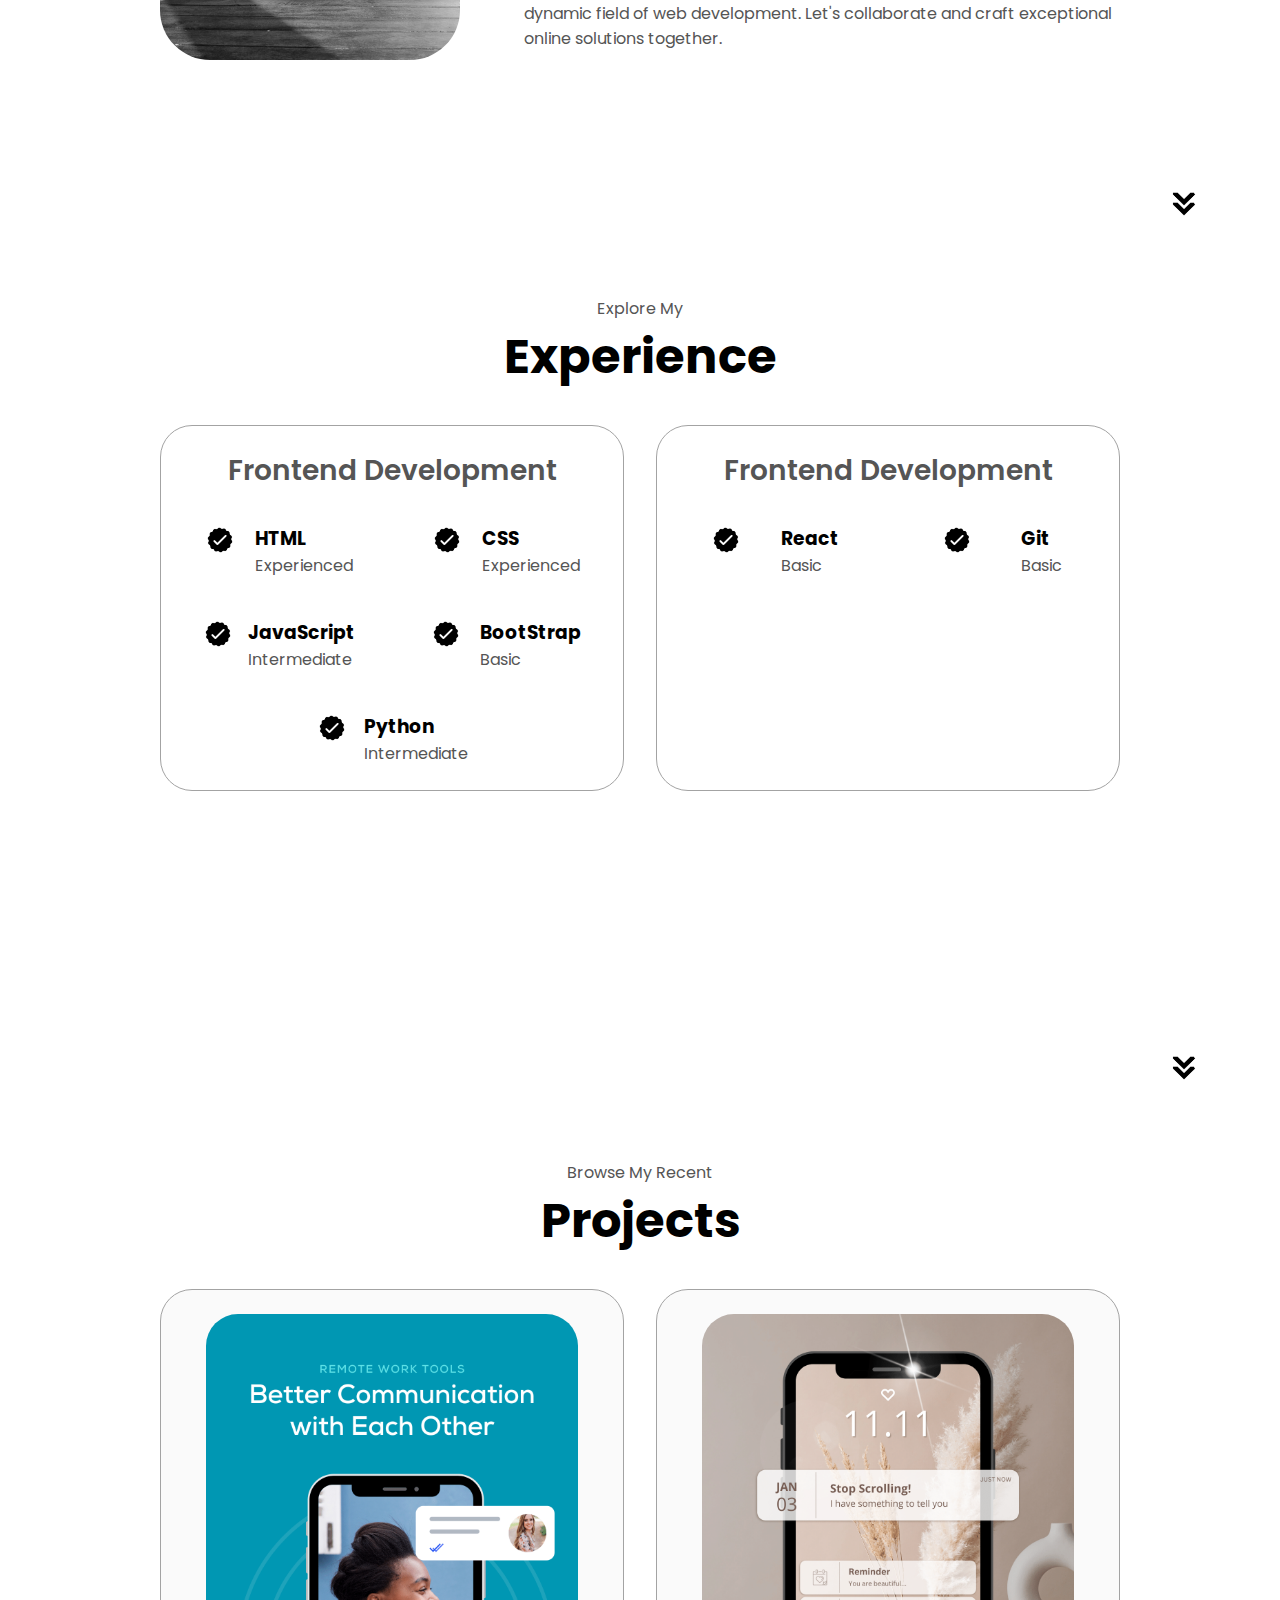
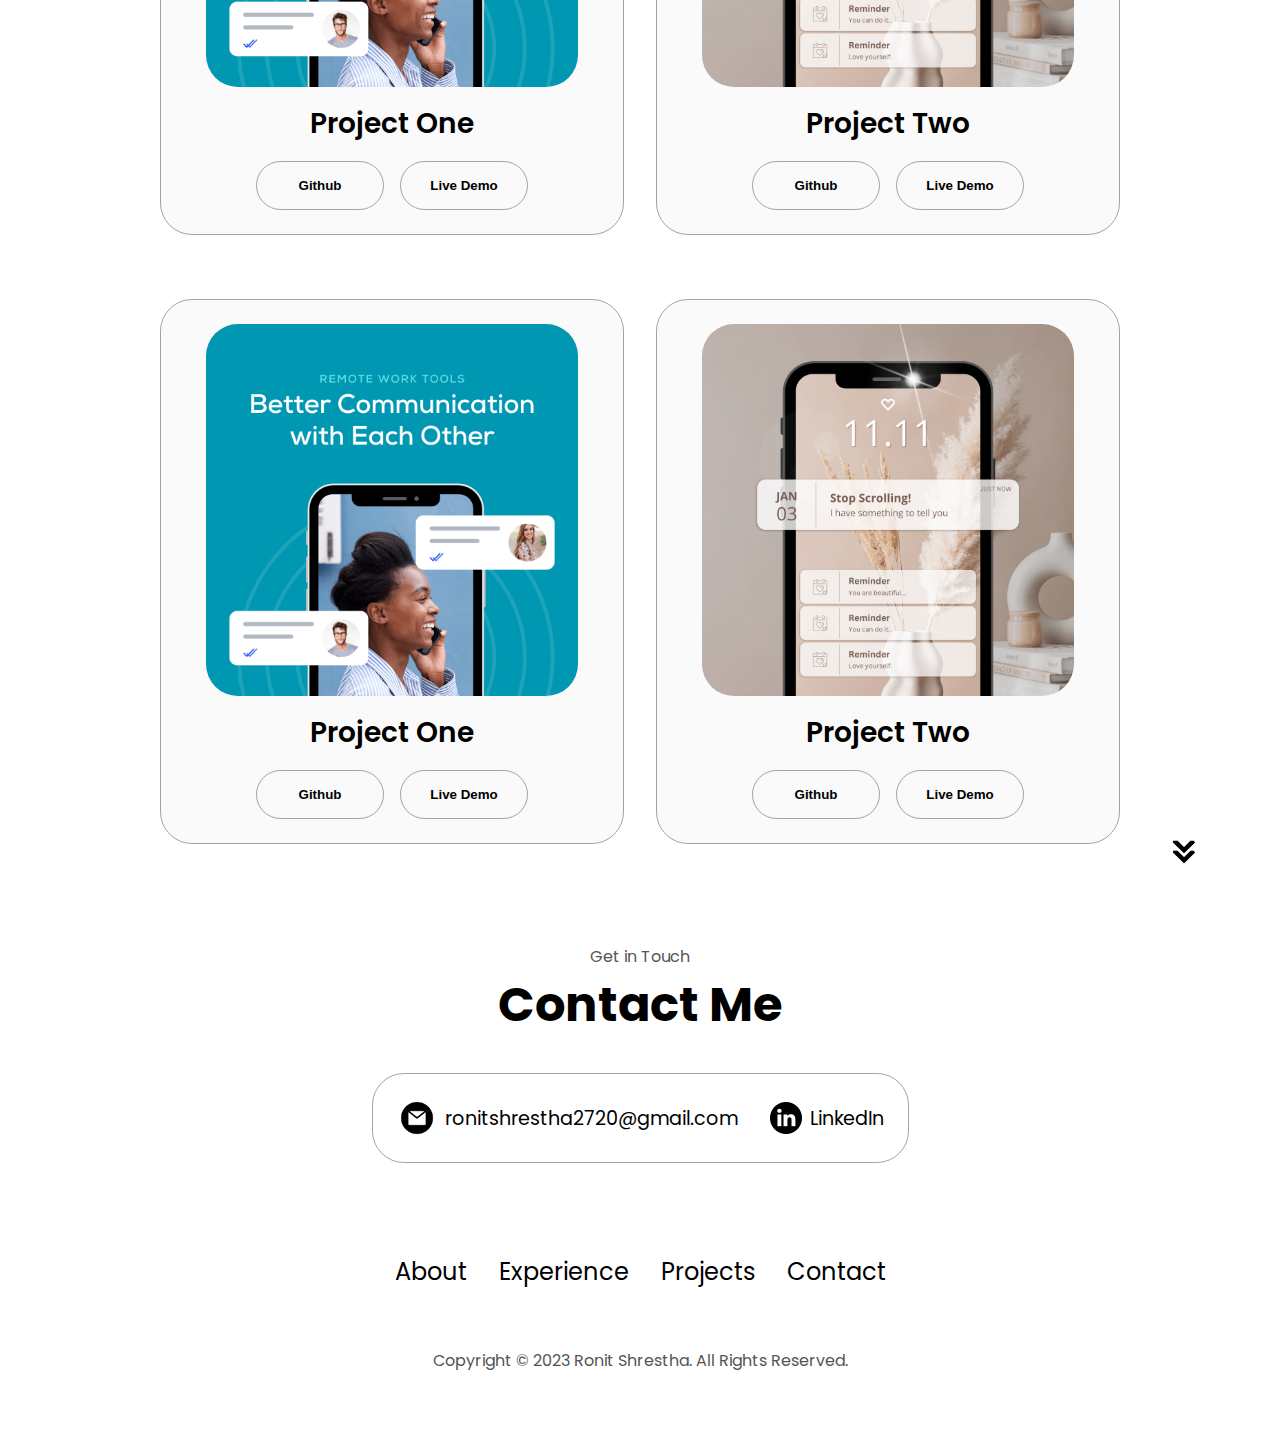
==== commit 53dc2548: "new" ====
--- a/index.html
+++ b/index.html
@@ -93,7 +93,7 @@
                 class="icon"
               />
               <h3>Experience</h3>
-              <p>2+ years <br />Frontend Development</p>
+              <p> 6 Months <br />Frontend Development</p>
             </div>
             <div class="details-container">
               <img
@@ -273,30 +273,55 @@
               </button>
             </div>
           </div>
-          <div class="details-container color-container">
-            <div class="article-container">
-              <img
-                src="./assets/project-3.png"
-                alt="Project 3"
-                class="project-img"
-              />
-            </div>
-            <h2 class="experience-sub-title project-title">Project Three</h2>
-            <div class="btn-container">
-              <button
-                class="btn btn-color-2 project-btn"
-                onclick="location.href='https://github.com/'"
-              >
-                Github
-              </button>
-              <button
-                class="btn btn-color-2 project-btn"
-                onclick="location.href='https://github.com/'"
-              >
-                Live Demo
-              </button>
-            </div>
-          </div>
+          <div class="about-containers">
+            <div class="details-container color-container">
+              <div class="article-container">
+                <img
+                  src="./assets/project-1.png"
+                  alt="Project 1"
+                  class="project-img"
+                />
+              </div>
+              <h2 class="experience-sub-title project-title">Project One</h2>
+              <div class="btn-container">
+                <button
+                  class="btn btn-color-2 project-btn"
+                  onclick="location.href='https://github.com/'"
+                >
+                  Github
+                </button>
+                <button
+                  class="btn btn-color-2 project-btn"
+                  onclick="location.href='https://github.com/'"
+                >
+                  Live Demo
+                </button>
+              </div>
+            </div>
+            <div class="details-container color-container">
+              <div class="article-container">
+                <img
+                  src="./assets/project-2.png"
+                  alt="Project 2"
+                  class="project-img"
+                />
+              </div>
+              <h2 class="experience-sub-title project-title">Project Two</h2>
+              <div class="btn-container">
+                <button
+                  class="btn btn-color-2 project-btn"
+                  onclick="location.href='https://github.com/'"
+                >
+                  Github
+                </button>
+                <button
+                  class="btn btn-color-2 project-btn"
+                  onclick="location.href='https://github.com/'"
+                >
+                  Live Demo
+                </button>
+              </div>
+            </div>
         </div>
       </div>
       <img
@@ -316,7 +341,7 @@
             alt="Email icon"
             class="icon contact-icon email-icon"
           />
-          <p><a href="mailto:examplemail@gmail.com">Example@gmail.com</a></p>
+          <p><a href="mailto:ronitshrestha2720@gmail.com">ronitshrestha2720@gmail.com</a></p>
         </div>
         <div class="contact-info-container">
           <img
@@ -324,7 +349,7 @@
             alt="LinkedIn icon"
             class="icon contact-icon"
           />
-          <p><a href="https://www.linkedin.com">LinkedIn</a></p>
+          <p><a href="https://www.linkedin.com/in/ronit-shrestha-395873189/'" target="_blank">LinkedIn</a></p>
         </div>
       </div>
     </section>
@@ -339,7 +364,7 @@
           </ul>
         </div>
       </nav>
-      <p>Copyright &#169; 2023 John Doe. All Rights Reserved.</p>
+      <p>Copyright &#169; 2023 Ronit Shrestha. All Rights Reserved.</p>
     </footer>
     <script src="script.js"></script>
   </body>
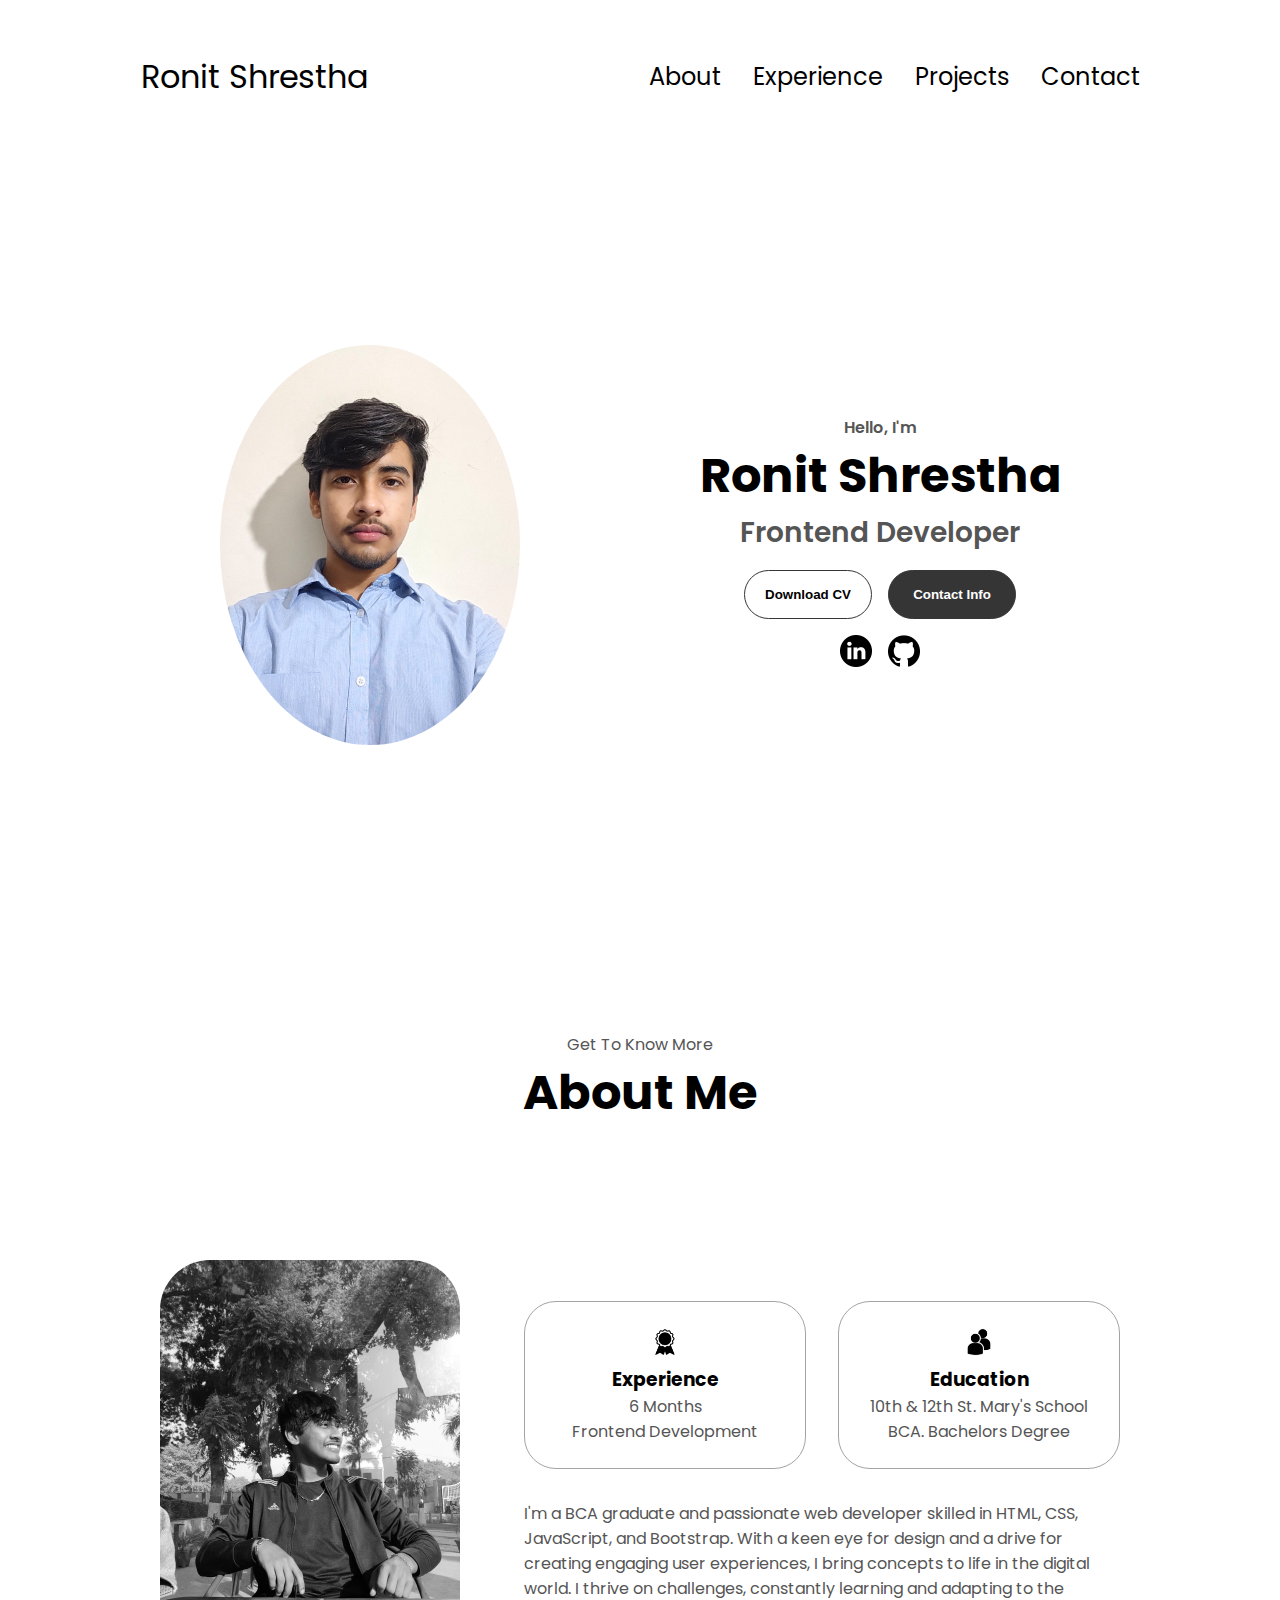
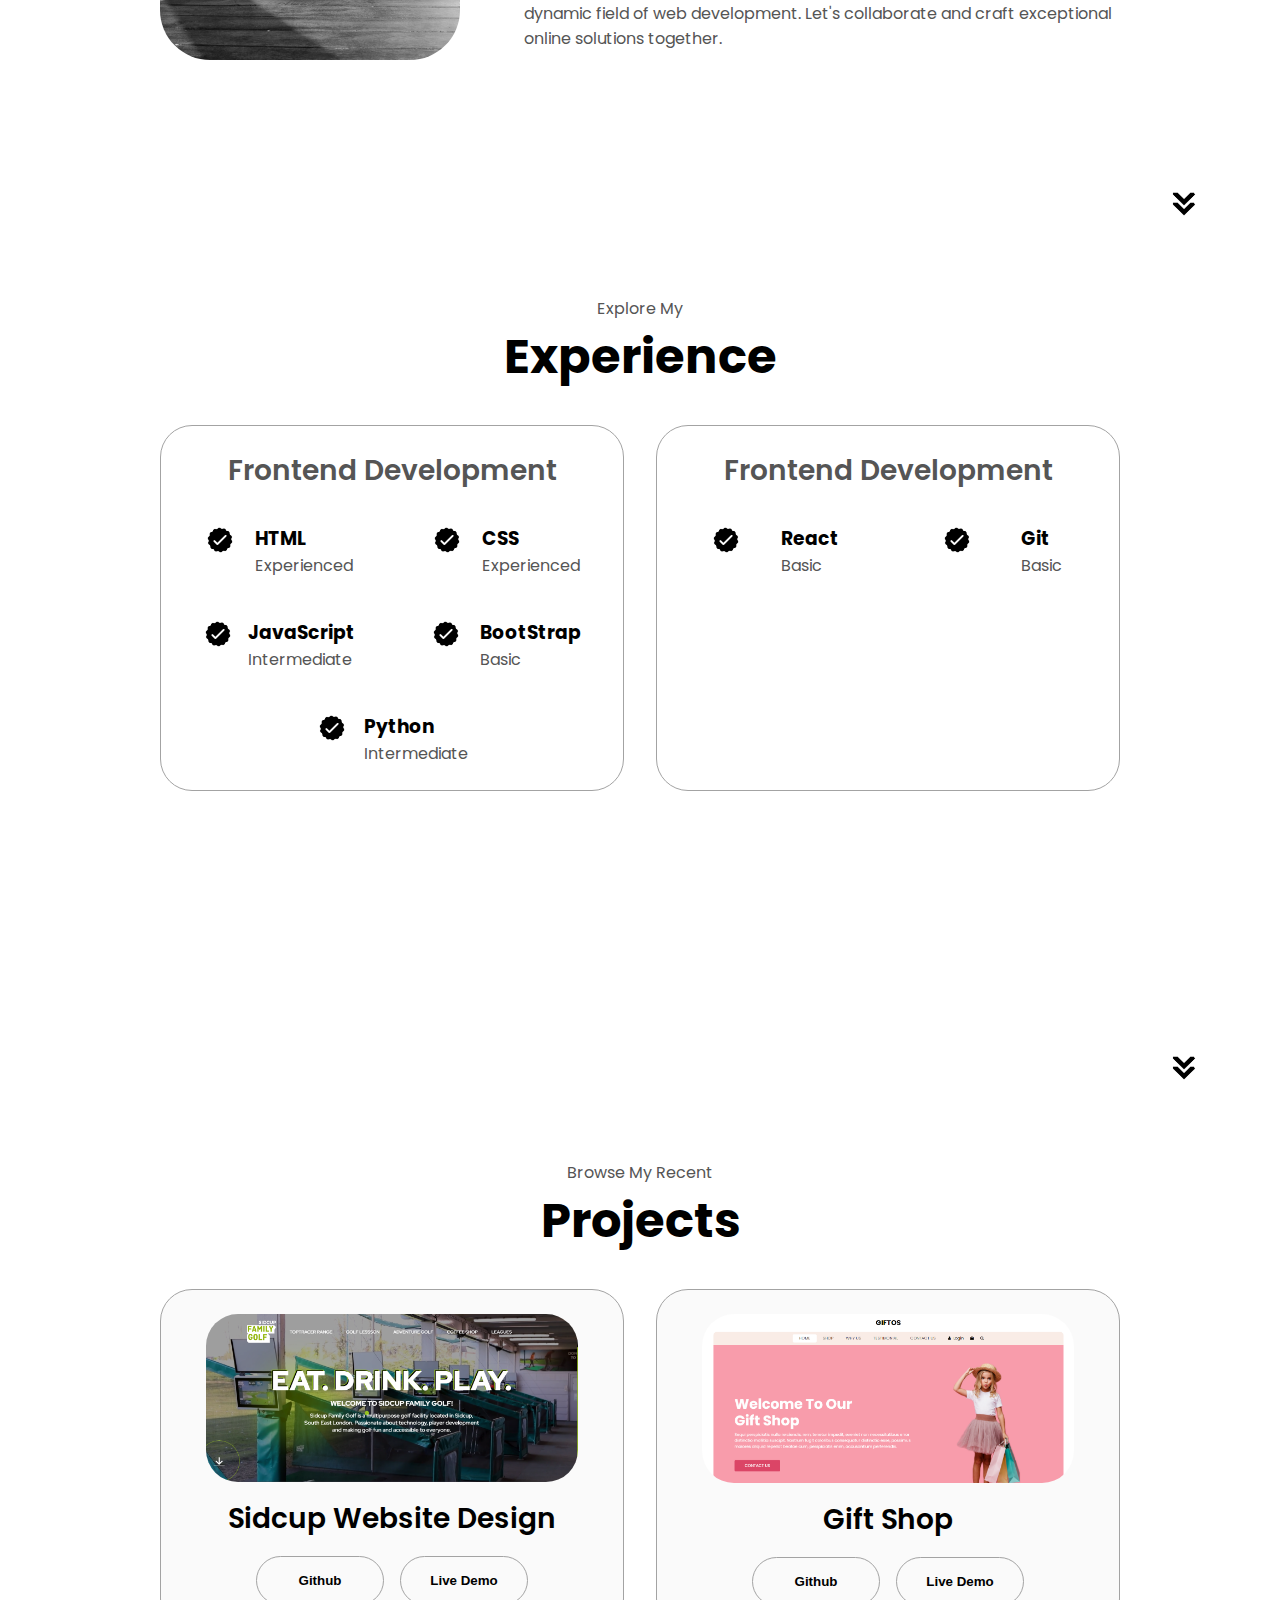
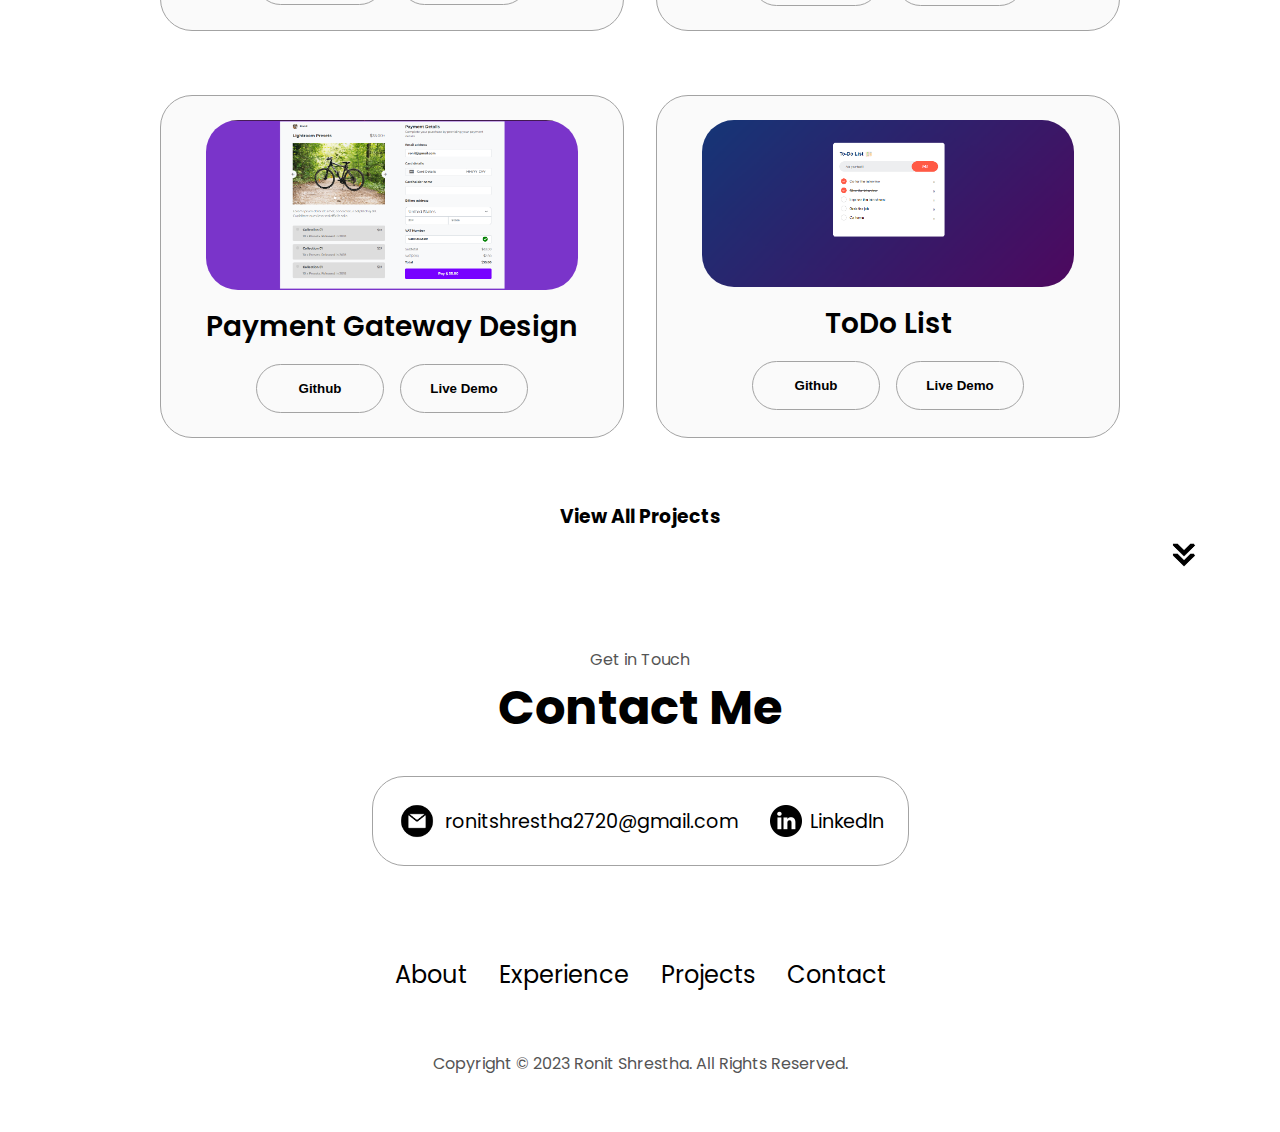
==== commit 4111032b: "updated" ====
--- a/index.html
+++ b/index.html
@@ -7,6 +7,7 @@
     <title>My Portfolio</title>
     <link rel="stylesheet" href="style.css" />
     <link rel="stylesheet" href="mediaqueries.css" />
+    <link rel="icon" type="image/png" sizes="32x32" href="assets/logo.jpg">
   </head>
   <body>
     <nav id="desktop-nav">
@@ -220,6 +221,9 @@
         onclick="location.href='./#projects'"
       />
     </section>
+
+
+    <!-- projects section -->
     <section id="projects">
       <p class="section__text__p1">Browse My Recent</p>
       <h1 class="title">Projects</h1>
@@ -228,22 +232,22 @@
           <div class="details-container color-container">
             <div class="article-container">
               <img
-                src="./assets/project-1.png"
+                src="./assets/Pojects/p1.png"
                 alt="Project 1"
                 class="project-img"
               />
             </div>
-            <h2 class="experience-sub-title project-title">Project One</h2>
+              <h2 class="experience-sub-title project-title">Sidcup Website Design</h2>
             <div class="btn-container">
               <button
                 class="btn btn-color-2 project-btn"
-                onclick="location.href='https://github.com/'"
+                onclick="location.href='https://github.com/Ronit2720'"
               >
                 Github
               </button>
               <button
                 class="btn btn-color-2 project-btn"
-                onclick="location.href='https://github.com/'"
+                onclick="location.href='https://ronit2720.github.io/sid-cup-design-project-2/'"
               >
                 Live Demo
               </button>
@@ -252,22 +256,22 @@
           <div class="details-container color-container">
             <div class="article-container">
               <img
-                src="./assets/project-2.png"
+                src="./assets/Pojects/gs.png"
                 alt="Project 2"
                 class="project-img"
               />
             </div>
-            <h2 class="experience-sub-title project-title">Project Two</h2>
+            <h2 class="experience-sub-title project-title">Gift Shop</h2>
             <div class="btn-container">
               <button
                 class="btn btn-color-2 project-btn"
-                onclick="location.href='https://github.com/'"
+                onclick="location.href='https://github.com/Ronit2720'"
               >
                 Github
               </button>
               <button
                 class="btn btn-color-2 project-btn"
-                onclick="location.href='https://github.com/'"
+                onclick="location.href='https://ronit2720.github.io/Online-Shopping-Demo/'"
               >
                 Live Demo
               </button>
@@ -277,22 +281,22 @@
             <div class="details-container color-container">
               <div class="article-container">
                 <img
-                  src="./assets/project-1.png"
+                  src="./assets/Pojects/pf1.png"
                   alt="Project 1"
                   class="project-img"
                 />
               </div>
-              <h2 class="experience-sub-title project-title">Project One</h2>
+              <h2 class="experience-sub-title project-title">Payment Gateway Design</h2>
               <div class="btn-container">
                 <button
                   class="btn btn-color-2 project-btn"
-                  onclick="location.href='https://github.com/'"
+                  onclick="location.href='https://github.com/Ronit2720'"
                 >
                   Github
                 </button>
                 <button
                   class="btn btn-color-2 project-btn"
-                  onclick="location.href='https://github.com/'"
+                  onclick="location.href='https://ronit2720.github.io/Payment-Gateway/'"
                 >
                   Live Demo
                 </button>
@@ -301,22 +305,22 @@
             <div class="details-container color-container">
               <div class="article-container">
                 <img
-                  src="./assets/project-2.png"
+                  src="./assets/Pojects/tdl.png"
                   alt="Project 2"
                   class="project-img"
                 />
               </div>
-              <h2 class="experience-sub-title project-title">Project Two</h2>
+              <h2 class="experience-sub-title project-title">ToDo List</h2>
               <div class="btn-container">
                 <button
                   class="btn btn-color-2 project-btn"
-                  onclick="location.href='https://github.com/'"
+                  onclick="location.href='https://github.com/Ronit2720'"
                 >
                   Github
                 </button>
                 <button
                   class="btn btn-color-2 project-btn"
-                  onclick="location.href='https://github.com/'"
+                  onclick="location.href='https://ronit2720.github.io/ToDo-list/'"
                 >
                   Live Demo
                 </button>
@@ -330,7 +334,11 @@
         class="icon arrow"
         onclick="location.href='./#contact'"
       />
-    </section>
+      <a class="more" href="more.html" target="_blank"><h3>View All Projects</h3></a>
+    </section>
+    <!-- project section end -->
+
+    
     <section id="contact">
       <p class="section__text__p1">Get in Touch</p>
       <h1 class="title">Contact Me</h1>
--- a/style.css
+++ b/style.css
@@ -439,4 +439,9 @@
 .aboutimg{
   filter: grayscale(100%);
   border-radius: 50px;
+}
+
+.more{
+  text-align: center;
+  margin-bottom: 80px;
 }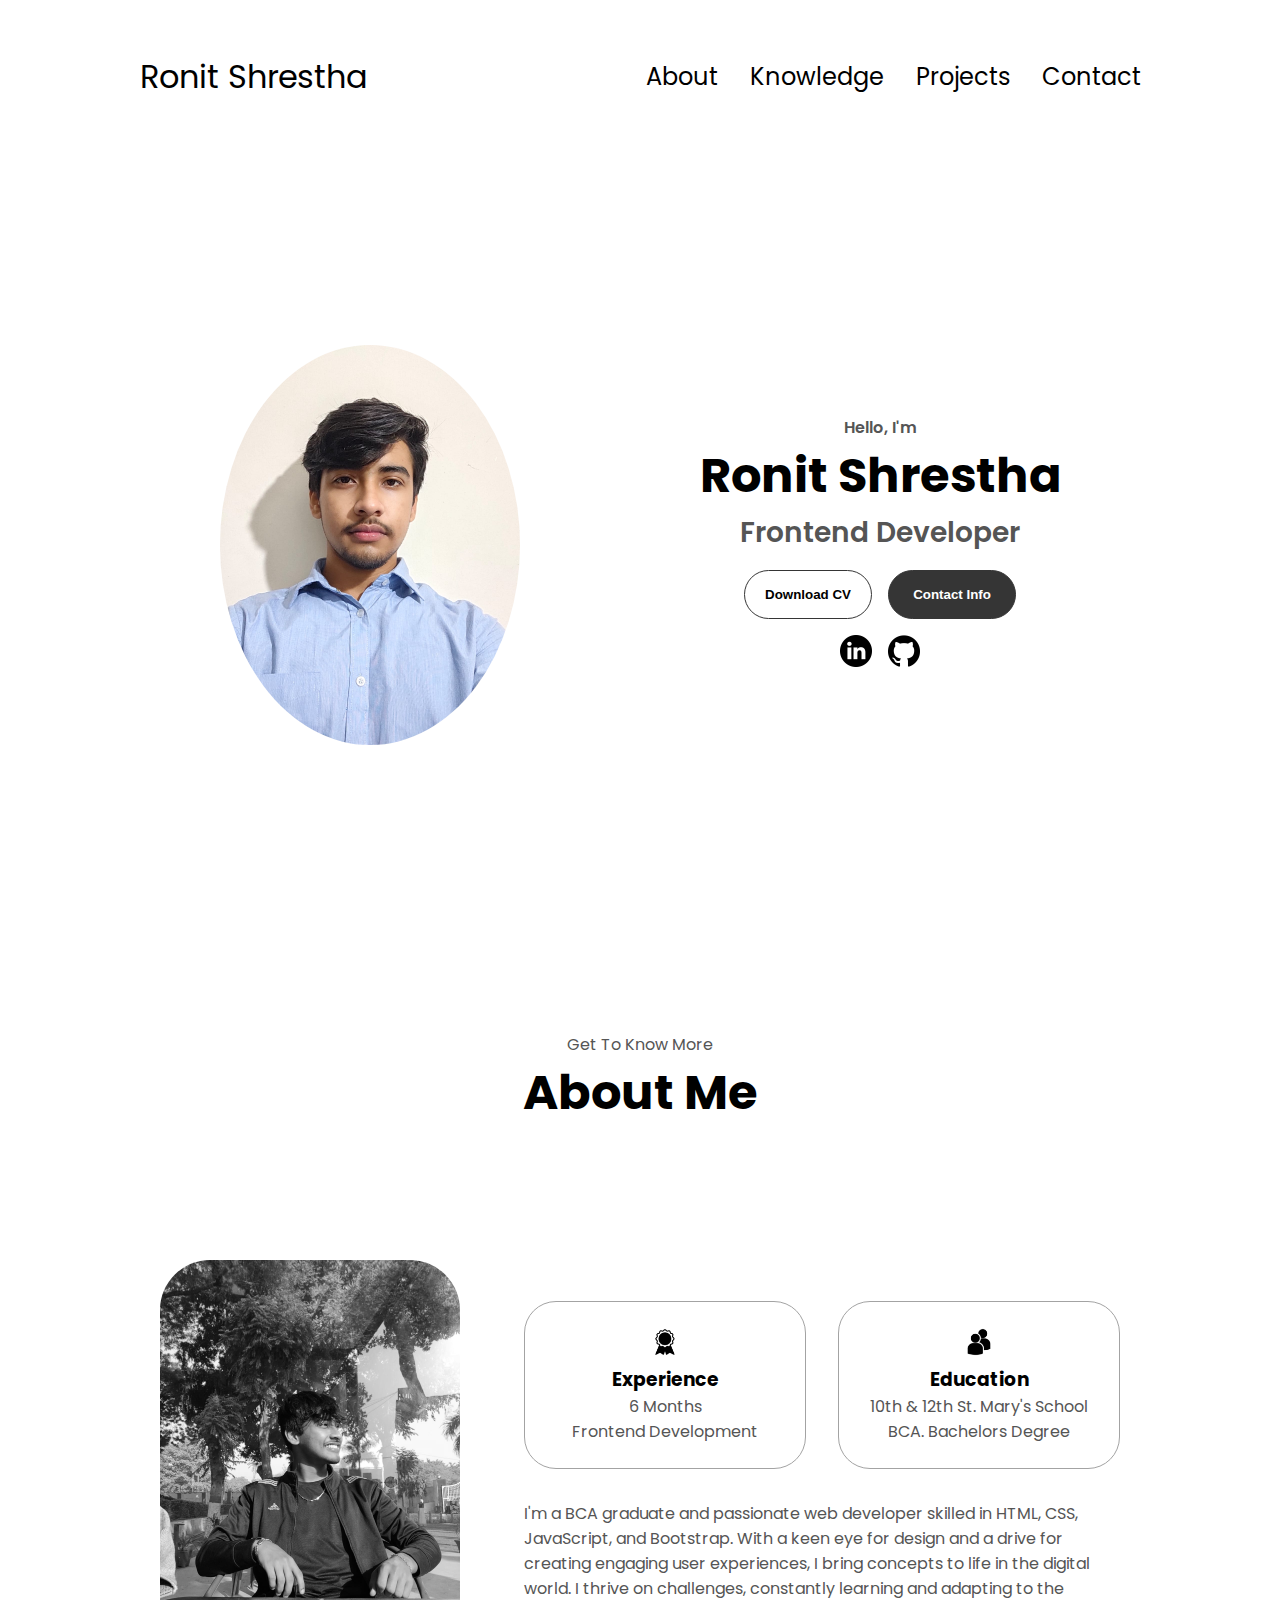
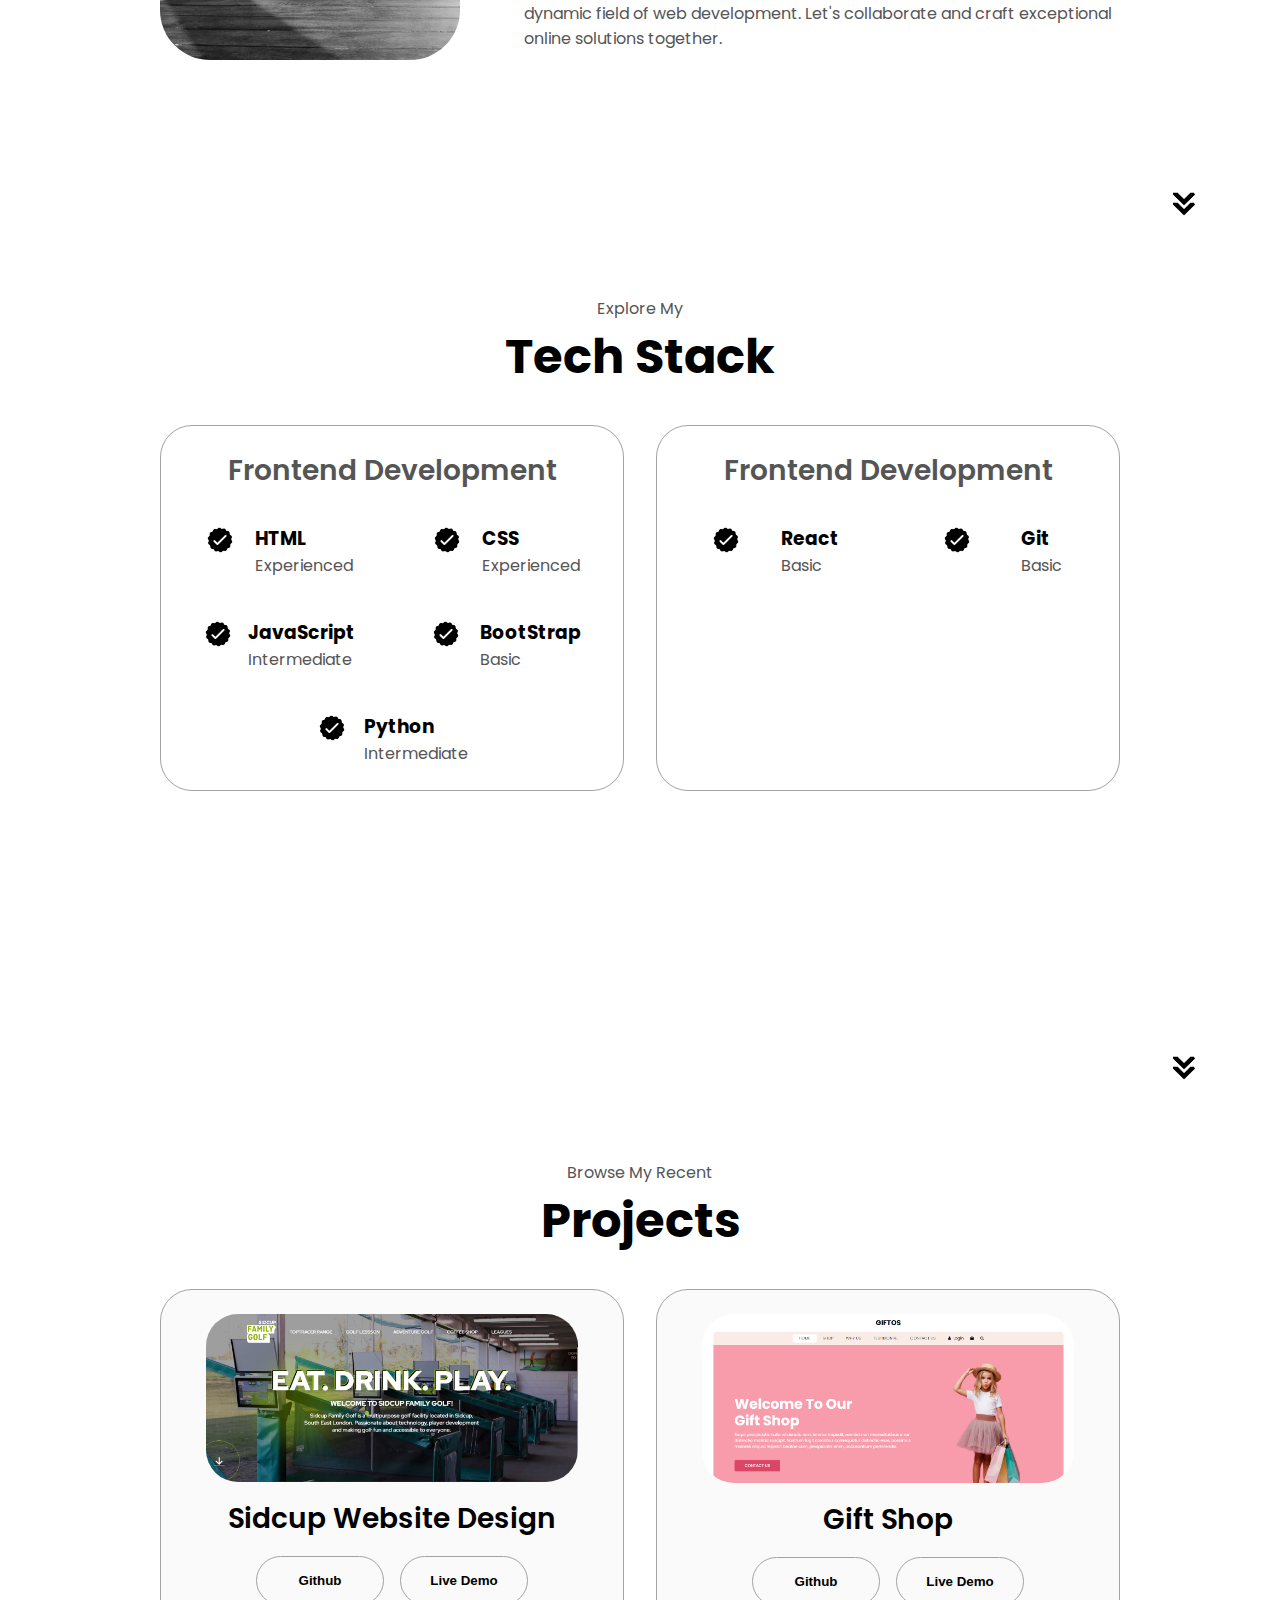
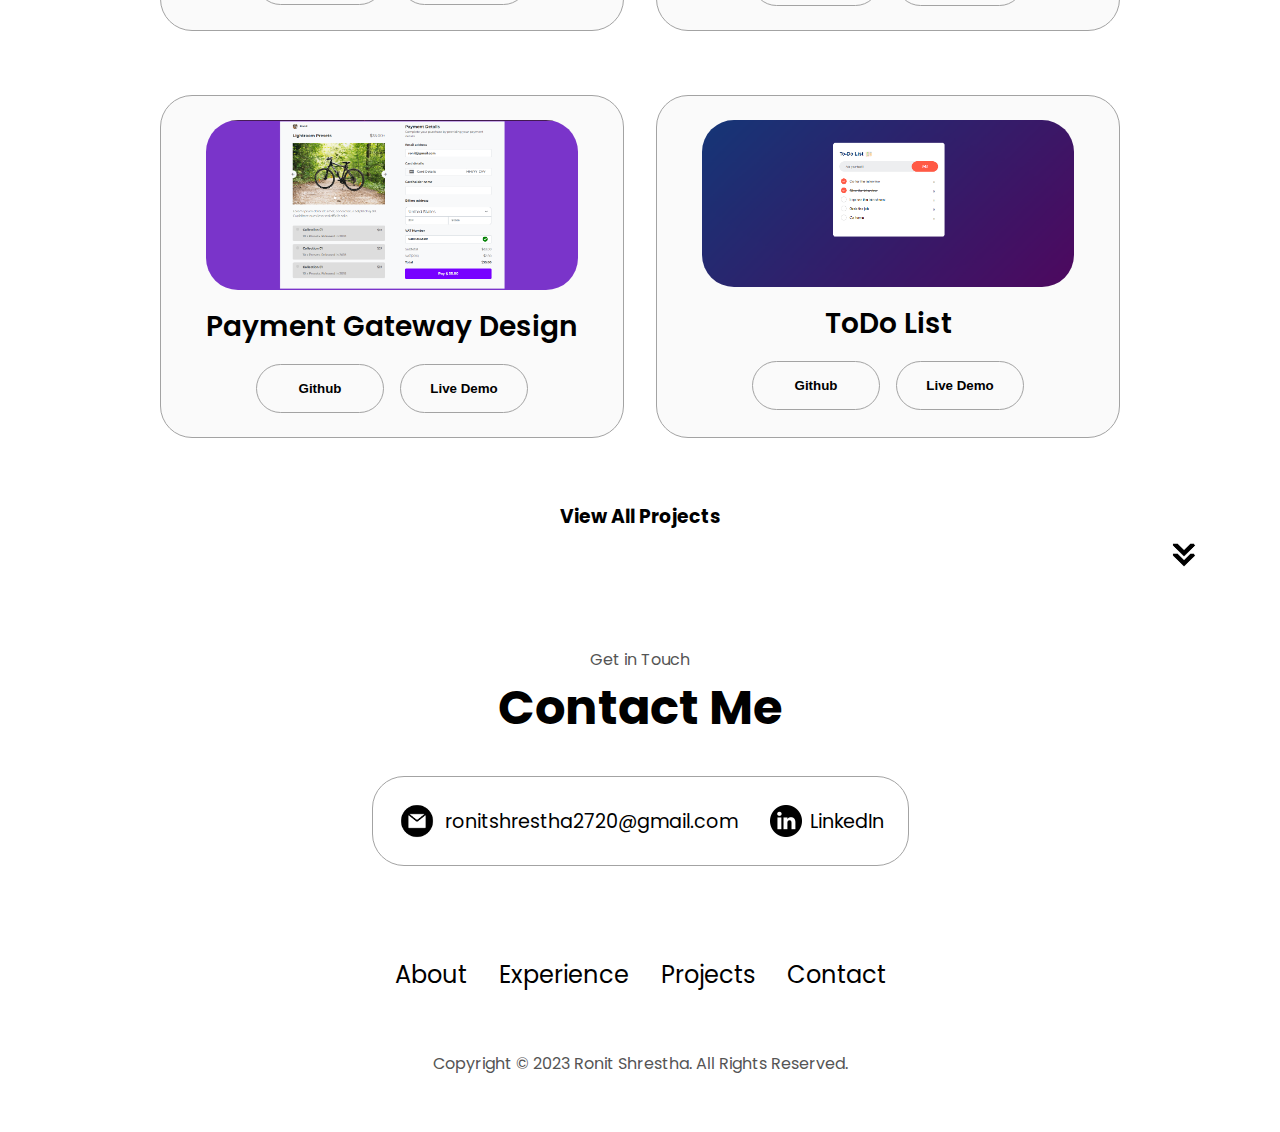
==== commit 48bb24f4: "update" ====
--- a/index.html
+++ b/index.html
@@ -15,7 +15,7 @@
       <div>
         <ul class="nav-links">
           <li><a href="#about">About</a></li>
-          <li><a href="#experience">Experience</a></li>
+          <li><a href="#experience">Knowledge</a></li>
           <li><a href="#projects">Projects</a></li>
           <li><a href="#contact">Contact</a></li>
         </ul>
@@ -122,7 +122,7 @@
     </section>
     <section id="experience">
       <p class="section__text__p1">Explore My</p>
-      <h1 class="title">Experience</h1>
+      <h1 class="title">Tech Stack</h1>
       <div class="experience-details-container">
         <div class="about-containers">
           <div class="details-container">
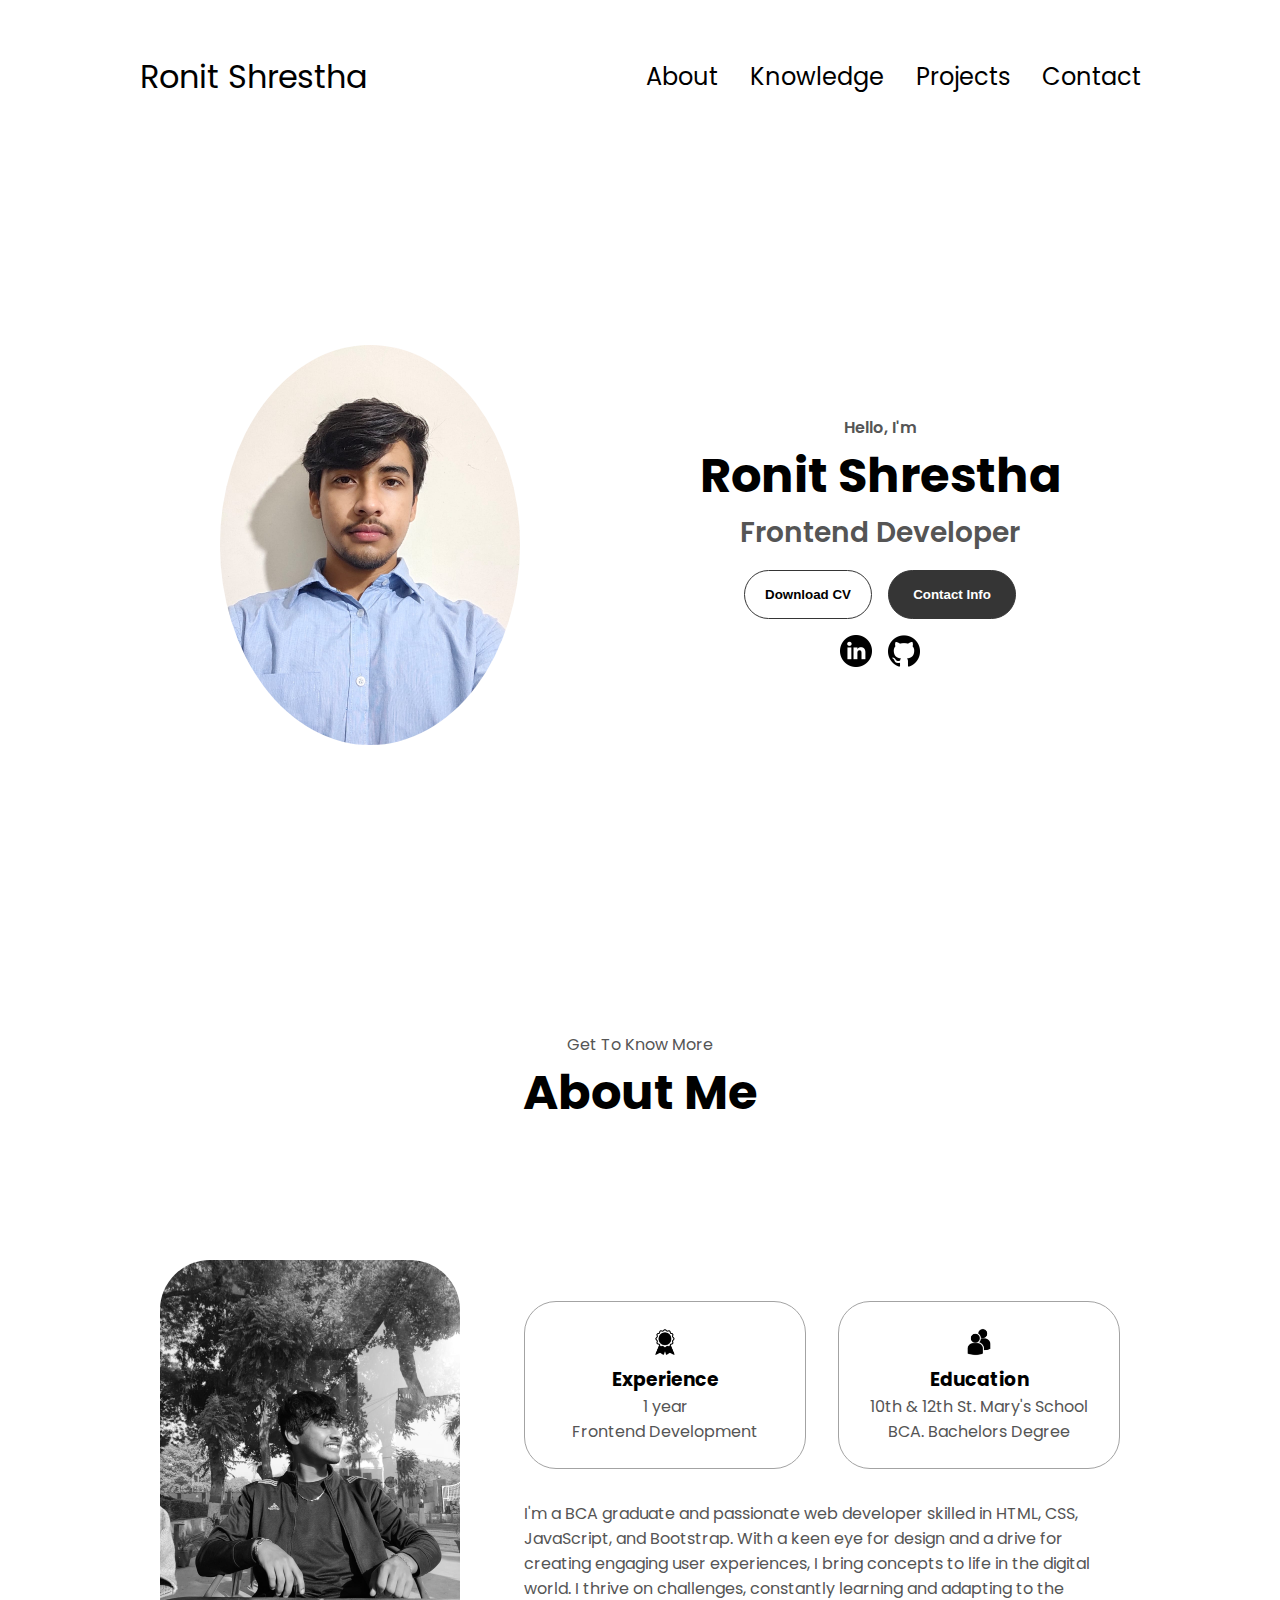
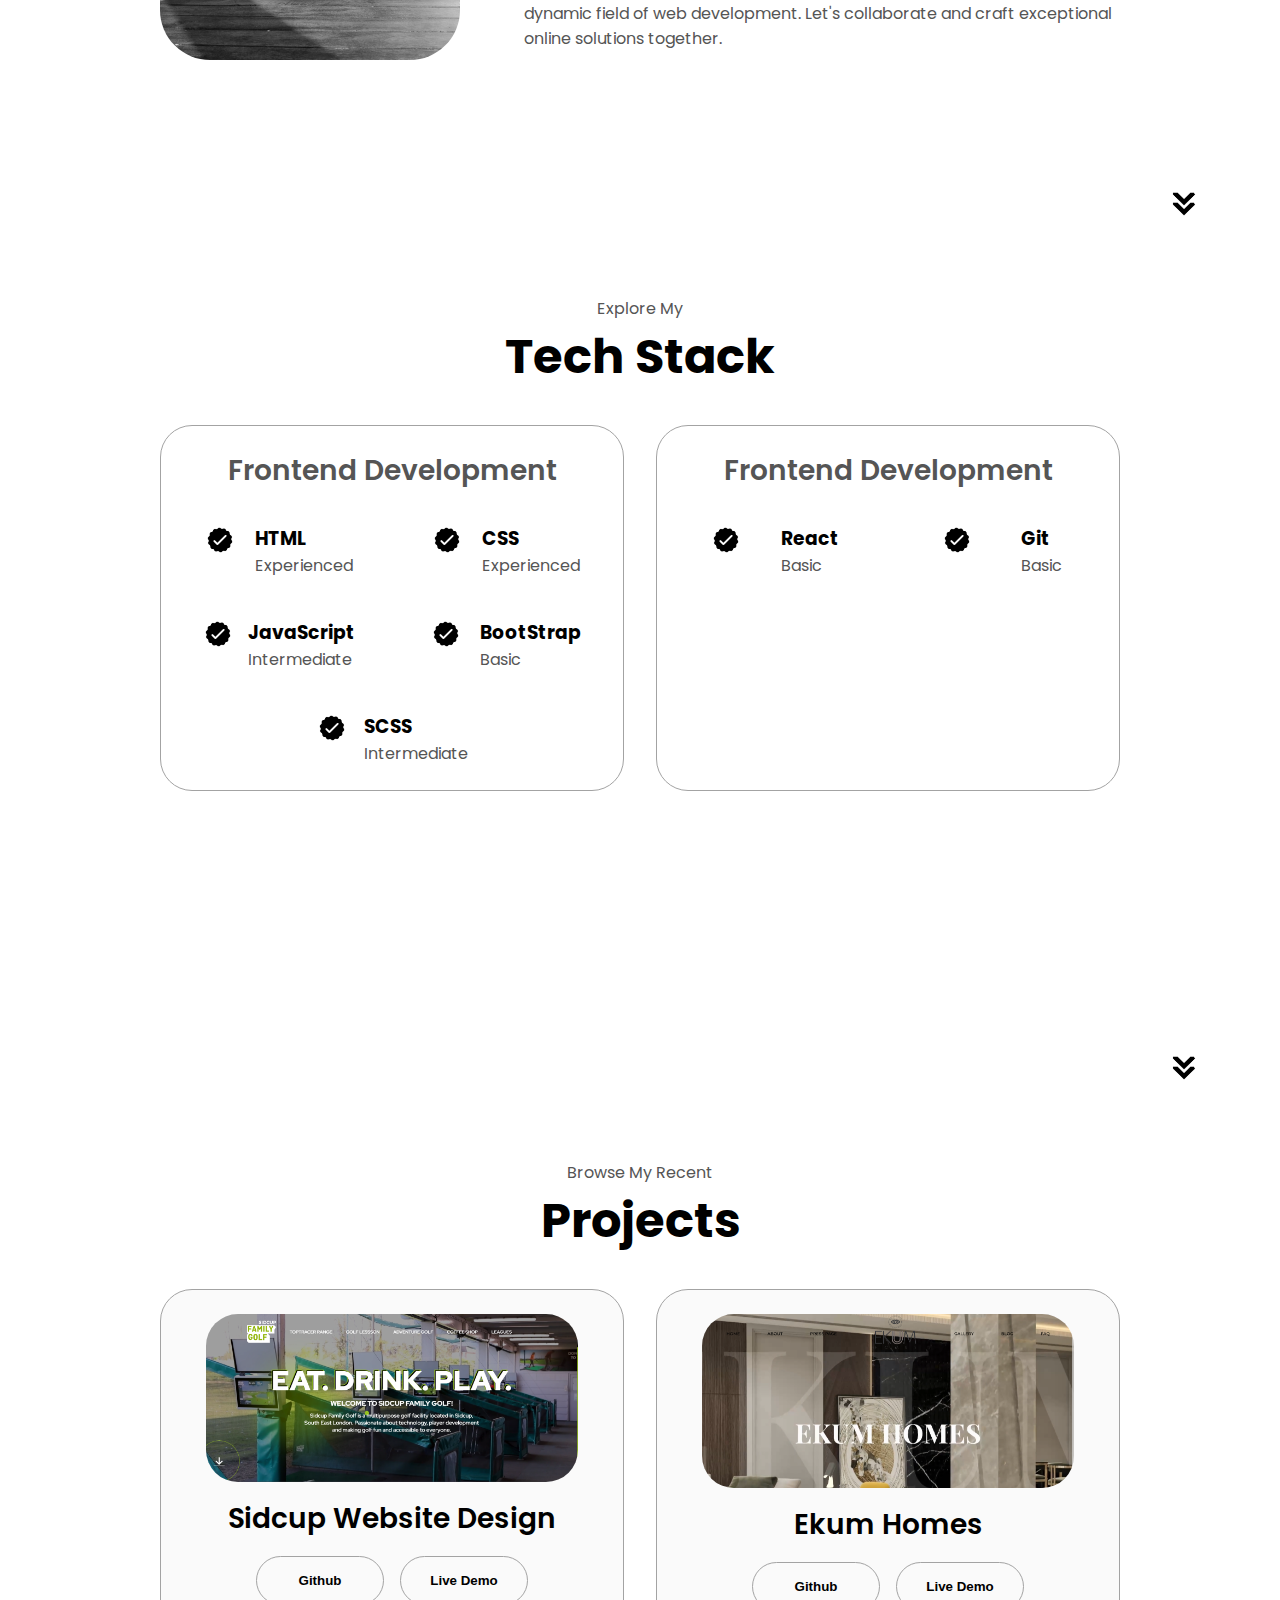
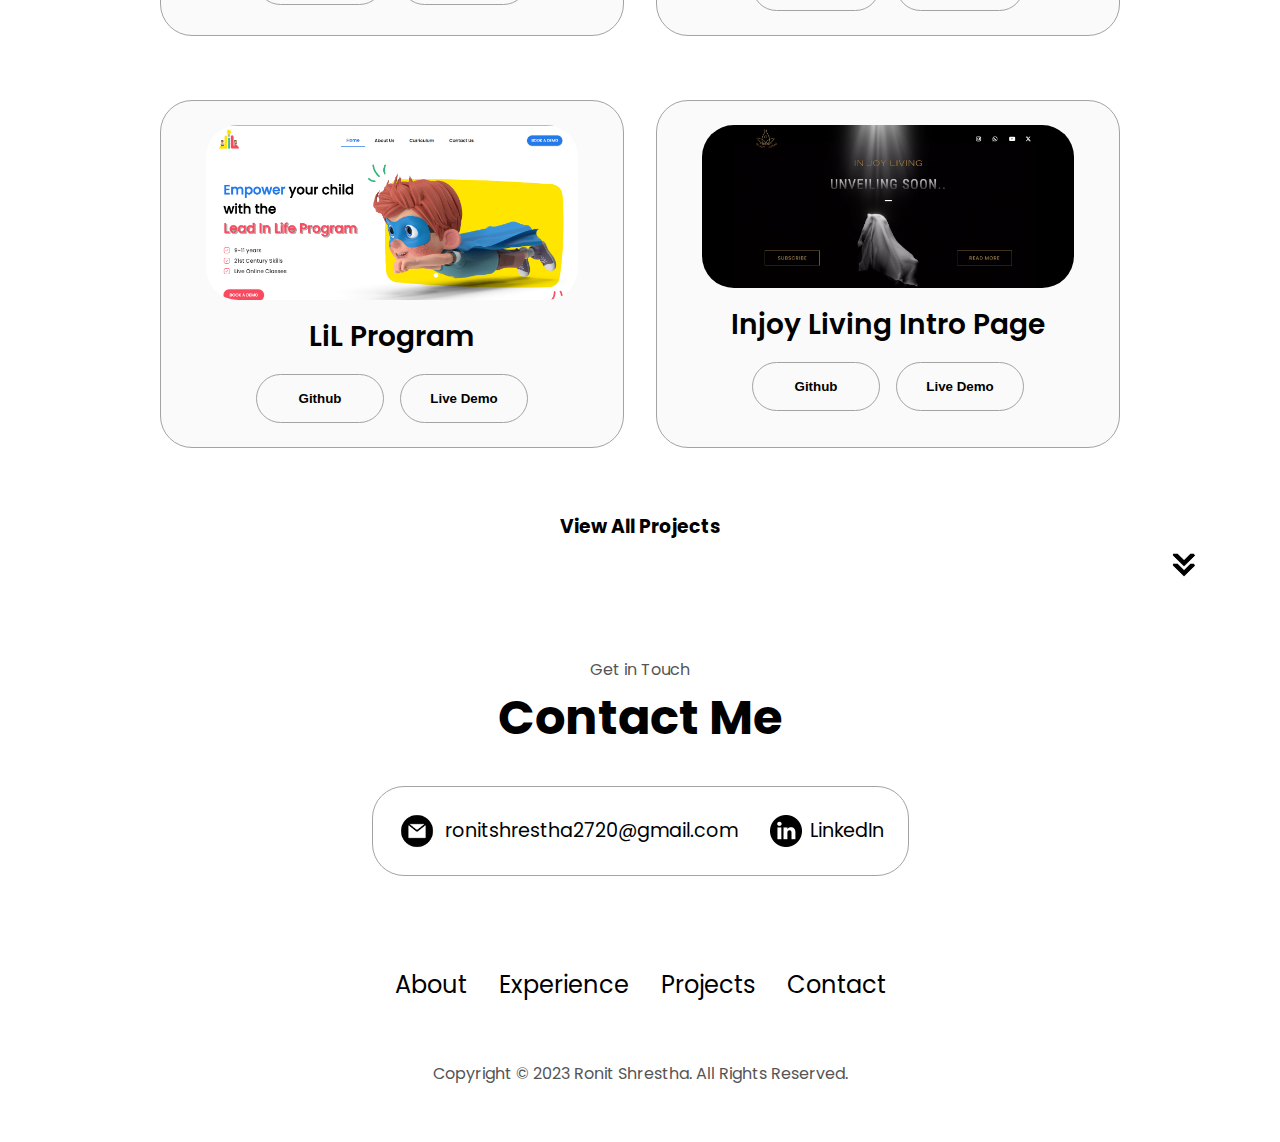
==== commit bc0a93be: "upadating projects" ====
--- a/index.html
+++ b/index.html
@@ -94,7 +94,7 @@
                 class="icon"
               />
               <h3>Experience</h3>
-              <p> 6 Months <br />Frontend Development</p>
+              <p> 1 year <br />Frontend Development</p>
             </div>
             <div class="details-container">
               <img
@@ -179,7 +179,7 @@
                   class="icon"
                 />
                 <div>
-                  <h3>Python</h3>
+                  <h3>SCSS</h3>
                   <p>Intermediate</p>
                 </div>
               </article>
@@ -256,12 +256,12 @@
           <div class="details-container color-container">
             <div class="article-container">
               <img
-                src="./assets/Pojects/gs.png"
+                src="./assets/Pojects/ekum.png"
                 alt="Project 2"
                 class="project-img"
               />
             </div>
-            <h2 class="experience-sub-title project-title">Gift Shop</h2>
+            <h2 class="experience-sub-title project-title">Ekum Homes</h2>
             <div class="btn-container">
               <button
                 class="btn btn-color-2 project-btn"
@@ -271,7 +271,7 @@
               </button>
               <button
                 class="btn btn-color-2 project-btn"
-                onclick="location.href='https://ronit2720.github.io/Online-Shopping-Demo/'"
+                onclick="location.href='https://www.ekumhomes.com/'"
               >
                 Live Demo
               </button>
@@ -281,12 +281,12 @@
             <div class="details-container color-container">
               <div class="article-container">
                 <img
-                  src="./assets/Pojects/pf1.png"
+                  src="./assets/Pojects/lil.png"
                   alt="Project 1"
                   class="project-img"
                 />
               </div>
-              <h2 class="experience-sub-title project-title">Payment Gateway Design</h2>
+              <h2 class="experience-sub-title project-title">LiL Program</h2>
               <div class="btn-container">
                 <button
                   class="btn btn-color-2 project-btn"
@@ -296,7 +296,7 @@
                 </button>
                 <button
                   class="btn btn-color-2 project-btn"
-                  onclick="location.href='https://ronit2720.github.io/Payment-Gateway/'"
+                  onclick="location.href='https://lilprogram.com/'"
                 >
                   Live Demo
                 </button>
@@ -305,12 +305,12 @@
             <div class="details-container color-container">
               <div class="article-container">
                 <img
-                  src="./assets/Pojects/tdl.png"
+                  src="./assets/Pojects/injoy.png"
                   alt="Project 2"
                   class="project-img"
                 />
               </div>
-              <h2 class="experience-sub-title project-title">ToDo List</h2>
+              <h2 class="experience-sub-title project-title">Injoy Living Intro Page</h2>
               <div class="btn-container">
                 <button
                   class="btn btn-color-2 project-btn"
@@ -320,7 +320,7 @@
                 </button>
                 <button
                   class="btn btn-color-2 project-btn"
-                  onclick="location.href='https://ronit2720.github.io/ToDo-list/'"
+                  onclick="location.href='https://ronit2720.github.io/InjoyLiving-main/'"
                 >
                   Live Demo
                 </button>
